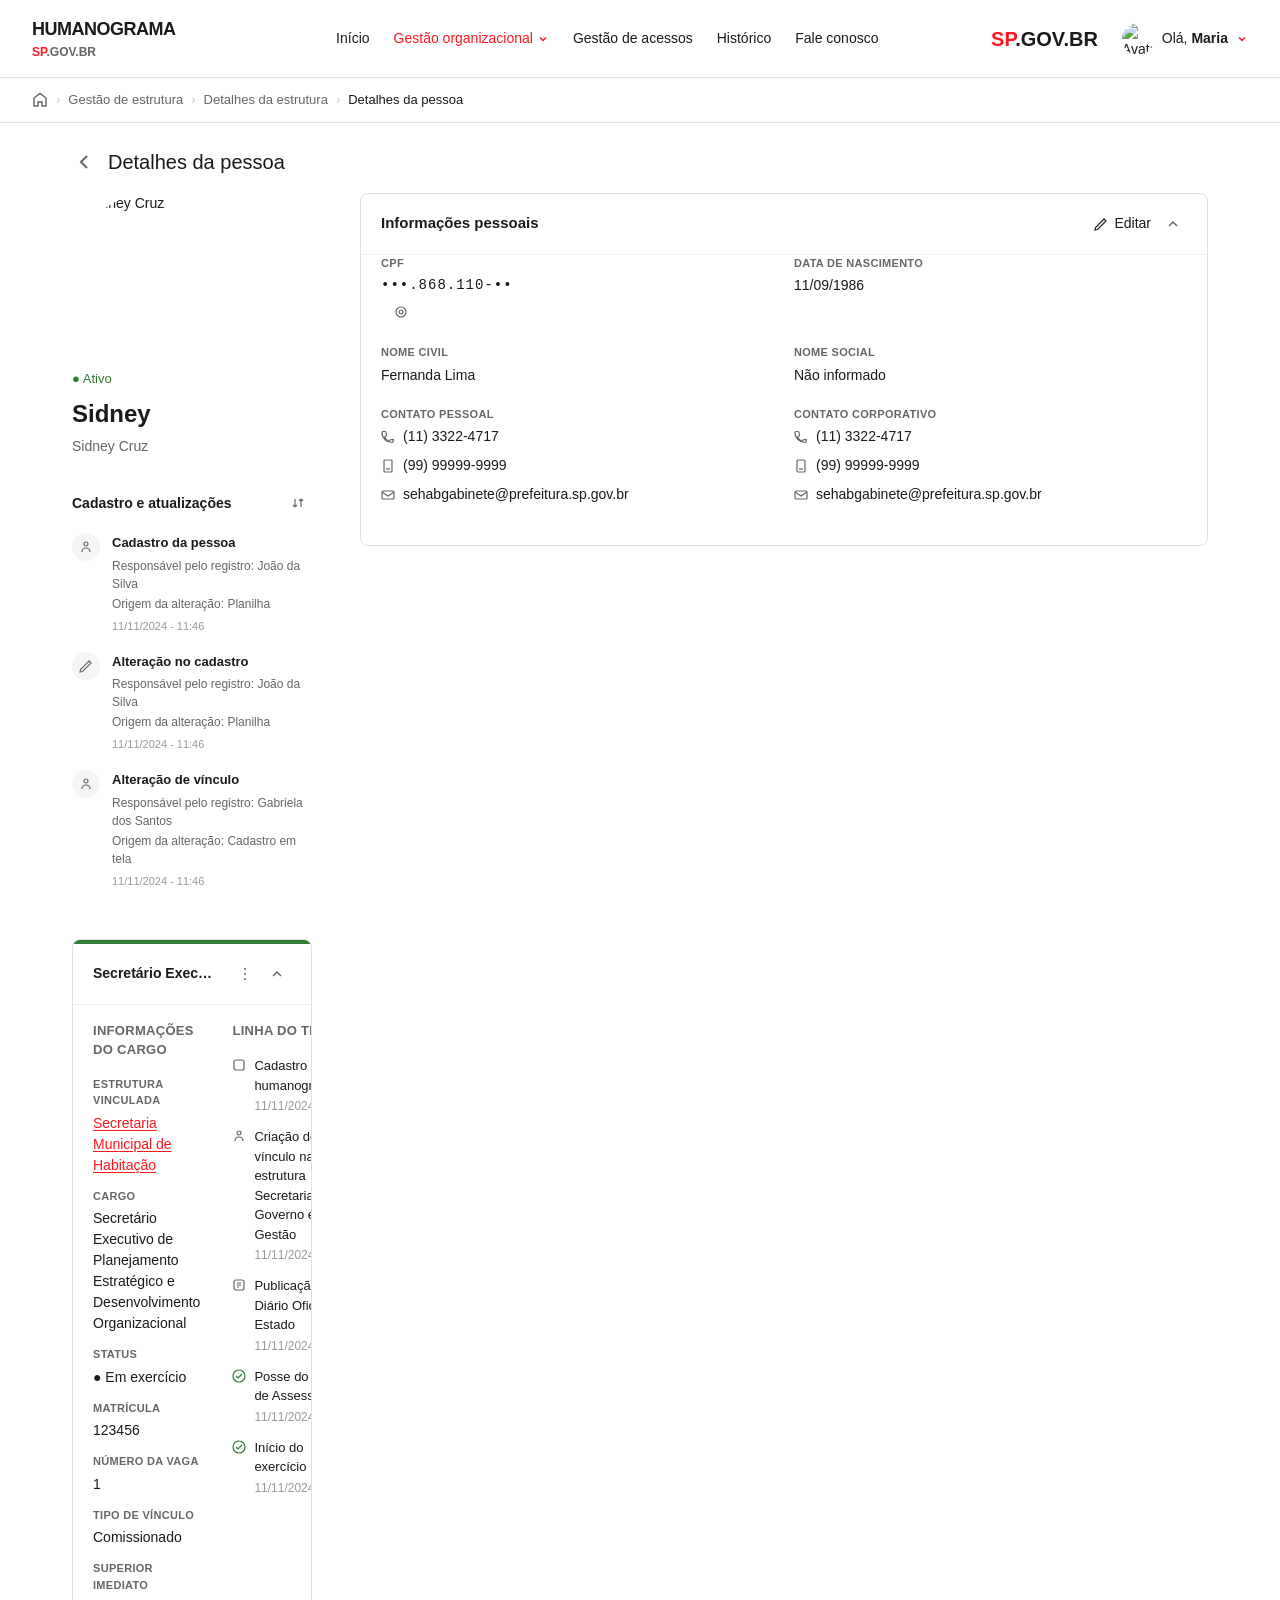
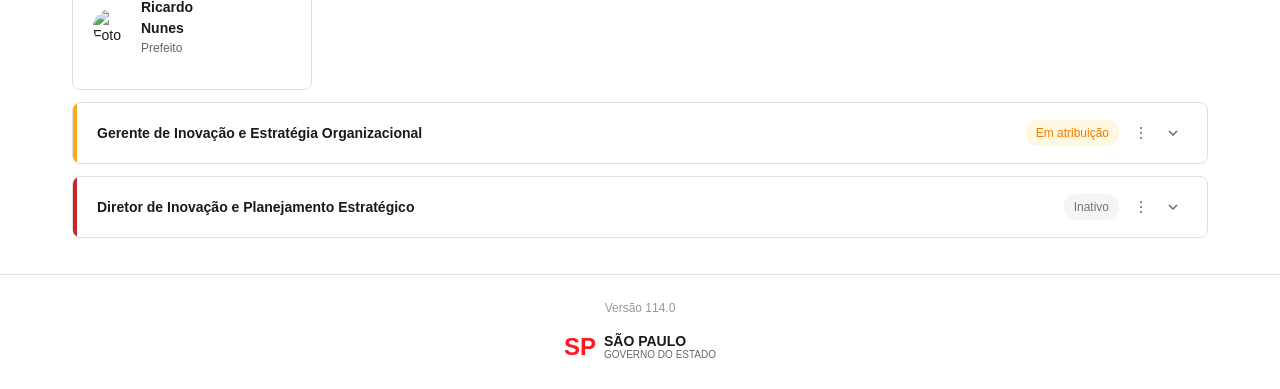
==== prototipos/estrutura-detalhes/colaborador-vinculado.html @ 2898c748 "Adiciona prototipos organizados em pasta estruturada" ====
<!DOCTYPE html>
<html lang="pt-BR">
<head>
  <meta charset="UTF-8">
  <meta name="viewport" content="width=device-width, initial-scale=1.0">
  <meta name="description" content="Humanograma - Visualize os detalhes de uma pessoa vinculada à estrutura organizacional">
  <title>Humanograma - Detalhes da Pessoa</title>
  <link rel="stylesheet" href="styles.css">
  <link rel="stylesheet" href="pages.css">
  <!-- UI Kit: Poupatempo SP.GOV.BR + Humanograma -->
  <!-- Manual de Tom e Voz: cms.sp.gov.br/cms/tomevoz -->
</head>
<body>
  <!-- Header -->
  <header class="header">
    <div class="header-left">
      <div class="logo">
        <span class="logo-title">HUMANOGRAMA</span>
        <span class="logo-subtitle"><span class="logo-sp">SP</span>.GOV.BR</span>
      </div>
    </div>
    <nav class="nav">
      <a href="#" class="nav-item">Início</a>
      <a href="#" class="nav-item active">Gestão organizacional <svg width="12" height="12" viewBox="0 0 12 12" fill="none"><path d="M3 4.5L6 7.5L9 4.5" stroke="currentColor" stroke-width="1.5"/></svg></a>
      <a href="#" class="nav-item">Gestão de acessos</a>
      <a href="#" class="nav-item">Histórico</a>
      <a href="#" class="nav-item">Fale conosco</a>
    </nav>
    <div class="header-right">
      <div class="logo-gov">
        <span class="logo-sp-gov">SP</span>.GOV.BR
      </div>
      <div class="user-menu">
        <img src="https://randomuser.me/api/portraits/women/44.jpg" alt="Avatar" class="user-avatar">
        <span>Olá, <strong>Maria</strong></span>
        <svg width="12" height="12" viewBox="0 0 12 12" fill="none"><path d="M3 4.5L6 7.5L9 4.5" stroke="#FF161F" stroke-width="1.5"/></svg>
      </div>
    </div>
  </header>

  <!-- Breadcrumb -->
  <nav class="breadcrumb" aria-label="Navegação">
    <a href="#" class="breadcrumb-item" aria-label="Início">
      <svg width="16" height="16" viewBox="0 0 16 16" fill="none" aria-hidden="true"><path d="M2 6L8 1.5L14 6V14H10V10H6V14H2V6Z" stroke="currentColor" stroke-width="1.5"/></svg>
    </a>
    <span class="breadcrumb-separator" aria-hidden="true">›</span>
    <a href="gestao-estrutura.html" class="breadcrumb-item">Gestão de estrutura</a>
    <span class="breadcrumb-separator" aria-hidden="true">›</span>
    <a href="index.html" class="breadcrumb-item">Detalhes da estrutura</a>
    <span class="breadcrumb-separator" aria-hidden="true">›</span>
    <span class="breadcrumb-current" aria-current="page">Detalhes da pessoa</span>
  </nav>

  <!-- Main Content -->
  <main class="main">
    <!-- Page Title -->
    <div class="page-title-row">
      <a href="index.html" class="back-link" aria-label="Voltar para detalhes da estrutura">
        <svg width="24" height="24" viewBox="0 0 24 24" fill="none" aria-hidden="true"><path d="M15 18L9 12L15 6" stroke="currentColor" stroke-width="2"/></svg>
      </a>
      <h1 class="page-title">Detalhes da pessoa</h1>
    </div>

    <!-- Person Layout -->
    <div class="person-layout">
      <!-- Left: Avatar -->
      <div class="person-sidebar">
        <div class="person-avatar">
          <img src="https://randomuser.me/api/portraits/men/32.jpg" alt="Sidney Cruz">
        </div>
        <span class="person-status status-active">● Ativo</span>
        <h2 class="person-name">Sidney</h2>
        <p class="person-fullname">Sidney Cruz</p>

        <!-- Cadastro e atualizações -->
        <div class="person-timeline-section">
          <div class="person-timeline-header">
            <h4>Cadastro e atualizações</h4>
            <button class="btn-icon-tiny">
              <svg width="14" height="14" viewBox="0 0 14 14" fill="none"><path d="M4 3V11M4 11L2 9M4 11L6 9M10 11V3M10 3L8 5M10 3L12 5" stroke="currentColor" stroke-width="1.2"/></svg>
            </button>
          </div>
          
          <div class="person-timeline">
            <div class="person-timeline-item">
              <div class="person-timeline-icon">
                <svg width="14" height="14" viewBox="0 0 14 14" fill="none"><circle cx="7" cy="4" r="2" stroke="currentColor" stroke-width="1.2"/><path d="M3 12C3 9.5 5 8 7 8C9 8 11 9.5 11 12" stroke="currentColor" stroke-width="1.2"/></svg>
              </div>
              <div class="person-timeline-content">
                <strong>Cadastro da pessoa</strong>
                <p>Responsável pelo registro: João da Silva</p>
                <p>Origem da alteração: Planilha</p>
                <span class="person-timeline-date">11/11/2024 - 11:46</span>
              </div>
            </div>
            <div class="person-timeline-item">
              <div class="person-timeline-icon">
                <svg width="14" height="14" viewBox="0 0 14 14" fill="none"><path d="M9.5 1.5L11.5 3.5M1 13L1.5 10.5L10 2L12 4L3.5 12.5L1 13Z" stroke="currentColor" stroke-width="1.2"/></svg>
              </div>
              <div class="person-timeline-content">
                <strong>Alteração no cadastro</strong>
                <p>Responsável pelo registro: João da Silva</p>
                <p>Origem da alteração: Planilha</p>
                <span class="person-timeline-date">11/11/2024 - 11:46</span>
              </div>
            </div>
            <div class="person-timeline-item">
              <div class="person-timeline-icon">
                <svg width="14" height="14" viewBox="0 0 14 14" fill="none"><circle cx="7" cy="4" r="2" stroke="currentColor" stroke-width="1.2"/><path d="M3 12C3 9.5 5 8 7 8C9 8 11 9.5 11 12" stroke="currentColor" stroke-width="1.2"/></svg>
              </div>
              <div class="person-timeline-content">
                <strong>Alteração de vínculo</strong>
                <p>Responsável pelo registro: Gabriela dos Santos</p>
                <p>Origem da alteração: Cadastro em tela</p>
                <span class="person-timeline-date">11/11/2024 - 11:46</span>
              </div>
            </div>
          </div>
        </div>
      </div>

      <!-- Right: Details -->
      <div class="person-main">
        <!-- Informações pessoais - Collapsible -->
        <section class="info-section" aria-labelledby="info-pessoais-title">
          <div class="info-section-header">
            <h3 id="info-pessoais-title">Informações pessoais</h3>
            <div class="info-section-actions">
              <a href="#" class="btn-link" aria-label="Editar informações pessoais">
                <svg width="14" height="14" viewBox="0 0 14 14" fill="none" aria-hidden="true"><path d="M9.5 1.5L11.5 3.5M1 13L1.5 10.5L10 2L12 4L3.5 12.5L1 13Z" stroke="currentColor" stroke-width="1.2"/></svg>
                Editar
              </a>
              <button class="btn-icon-tiny info-section-toggle" aria-expanded="true" aria-controls="info-pessoais-body" aria-label="Recolher seção">
                <svg width="16" height="16" viewBox="0 0 16 16" fill="none" aria-hidden="true"><path d="M4 10L8 6L12 10" stroke="currentColor" stroke-width="1.5"/></svg>
              </button>
            </div>
          </div>
          <div class="info-section-body" id="info-pessoais-body">
            <div class="info-grid">
              <div class="info-item">
                <label>CPF</label>
                <span class="cpf-masked">•••.868.110-••</span>
                <button class="btn-reveal-cpf" aria-label="Exibir CPF completo" title="Exibir CPF completo">
                  <svg width="14" height="14" viewBox="0 0 14 14" fill="none" aria-hidden="true"><circle cx="7" cy="7" r="5" stroke="currentColor" stroke-width="1.2"/><circle cx="7" cy="7" r="2" stroke="currentColor" stroke-width="1.2"/></svg>
                </button>
              </div>
              <div class="info-item">
                <label>Data de nascimento</label>
                <span>11/09/1986</span>
              </div>
              <div class="info-item">
                <label>Nome civil</label>
                <span>Fernanda Lima</span>
              </div>
              <div class="info-item">
                <label>Nome social</label>
                <span>Não informado</span>
              </div>
            </div>

            <div class="info-grid info-grid-2col">
              <div class="info-item">
                <label>Contato pessoal</label>
                <div class="contact-info">
                  <span><svg width="14" height="14" viewBox="0 0 14 14" fill="none"><path d="M12 9.5V11.5C12 12 11.5 12.5 11 12.5C5.5 12.5 1 8 1 2.5C1 2 1.5 1.5 2 1.5H4C4.5 1.5 5 2 5 2.5L5.5 5C5.5 5.5 5.3 5.8 5 6L3.5 7C4.5 9 6 10.5 8 11.5L9 10C9.2 9.7 9.5 9.5 10 9.5L12.5 10C13 10 12 9.5 12 9.5Z" stroke="currentColor" stroke-width="1.2"/></svg> (11) 3322-4717</span>
                  <span><svg width="14" height="14" viewBox="0 0 14 14" fill="none"><rect x="3" y="1" width="8" height="12" rx="1" stroke="currentColor" stroke-width="1.2"/><path d="M5 10H9" stroke="currentColor" stroke-width="1.2"/></svg> (99) 99999-9999</span>
                  <span><svg width="14" height="14" viewBox="0 0 14 14" fill="none"><rect x="1" y="3" width="12" height="8" rx="1" stroke="currentColor" stroke-width="1.2"/><path d="M1 4L7 8L13 4" stroke="currentColor" stroke-width="1.2"/></svg> sehabgabinete@prefeitura.sp.gov.br</span>
                </div>
              </div>
              <div class="info-item">
                <label>Contato corporativo</label>
                <div class="contact-info">
                  <span><svg width="14" height="14" viewBox="0 0 14 14" fill="none"><path d="M12 9.5V11.5C12 12 11.5 12.5 11 12.5C5.5 12.5 1 8 1 2.5C1 2 1.5 1.5 2 1.5H4C4.5 1.5 5 2 5 2.5L5.5 5C5.5 5.5 5.3 5.8 5 6L3.5 7C4.5 9 6 10.5 8 11.5L9 10C9.2 9.7 9.5 9.5 10 9.5L12.5 10C13 10 12 9.5 12 9.5Z" stroke="currentColor" stroke-width="1.2"/></svg> (11) 3322-4717</span>
                  <span><svg width="14" height="14" viewBox="0 0 14 14" fill="none"><rect x="3" y="1" width="8" height="12" rx="1" stroke="currentColor" stroke-width="1.2"/><path d="M5 10H9" stroke="currentColor" stroke-width="1.2"/></svg> (99) 99999-9999</span>
                  <span><svg width="14" height="14" viewBox="0 0 14 14" fill="none"><rect x="1" y="3" width="12" height="8" rx="1" stroke="currentColor" stroke-width="1.2"/><path d="M1 4L7 8L13 4" stroke="currentColor" stroke-width="1.2"/></svg> sehabgabinete@prefeitura.sp.gov.br</span>
                </div>
              </div>
            </div>
          </div>
        </div>

        <!-- Vínculo 1 - Ativo (verde) -->
        <article class="vinculo-card-v2" aria-label="Vínculo em exercício">
          <div class="vinculo-indicator vinculo-indicator-active" aria-hidden="true" title="Em exercício"></div>
          <div class="vinculo-card-header">
            <h4>Secretário Executivo de Planejamento Estratégico e Desenvolvi...</h4>
            <div class="vinculo-card-actions">
              <button class="btn-icon-tiny" aria-label="Mais ações do vínculo" aria-haspopup="true">
                <svg width="16" height="16" viewBox="0 0 16 16" fill="none" aria-hidden="true"><circle cx="8" cy="3" r="1" fill="currentColor"/><circle cx="8" cy="8" r="1" fill="currentColor"/><circle cx="8" cy="13" r="1" fill="currentColor"/></svg>
              </button>
              <button class="btn-icon-tiny vinculo-toggle" aria-expanded="true" aria-label="Recolher detalhes">
                <svg width="16" height="16" viewBox="0 0 16 16" fill="none" aria-hidden="true"><path d="M4 10L8 6L12 10" stroke="currentColor" stroke-width="1.5"/></svg>
              </button>
            </div>
          </div>
          <div class="vinculo-card-body">
            <div class="vinculo-grid">
              <div class="vinculo-col">
                <h5>Informações do cargo</h5>
                <div class="info-item">
                  <label>Estrutura vinculada</label>
                  <a href="index.html" class="field-link">Secretaria Municipal de Habitação</a>
                </div>
                <div class="info-item">
                  <label>Cargo</label>
                  <span>Secretário Executivo de Planejamento Estratégico e Desenvolvimento Organizacional</span>
                </div>
                <div class="info-item">
                  <label>Status</label>
                  <span class="status-active" role="status">● Em exercício</span>
                </div>
                <div class="info-item">
                  <label>Matrícula</label>
                  <span>123456</span>
                </div>
                <div class="info-item">
                  <label>Número da vaga</label>
                  <span>1</span>
                </div>
                <div class="info-item">
                  <label>Tipo de vínculo</label>
                  <span>Comissionado</span>
                </div>
                <div class="info-item">
                  <label>Superior imediato</label>
                  <div class="superior-info">
                    <img src="https://randomuser.me/api/portraits/men/45.jpg" alt="Foto de Ricardo Nunes">
                    <div>
                      <strong>Ricardo Nunes</strong>
                      <span>Prefeito</span>
                    </div>
                  </div>
                </div>
              </div>
              <div class="vinculo-col">
                <h5>Linha do tempo</h5>
                <div class="vinculo-timeline">
                  <div class="vinculo-timeline-item">
                    <svg width="14" height="14" viewBox="0 0 14 14" fill="none"><rect x="2" y="2" width="10" height="10" rx="2" stroke="currentColor" stroke-width="1.2"/></svg>
                    <div class="vinculo-timeline-text">
                      <span>Cadastro no humanograma</span>
                      <span class="vinculo-timeline-date">11/11/2024 - 11:46</span>
                    </div>
                  </div>
                  <div class="vinculo-timeline-item">
                    <svg width="14" height="14" viewBox="0 0 14 14" fill="none"><circle cx="7" cy="4" r="2" stroke="currentColor" stroke-width="1.2"/><path d="M3 12C3 9.5 5 8 7 8C9 8 11 9.5 11 12" stroke="currentColor" stroke-width="1.2"/></svg>
                    <div class="vinculo-timeline-text">
                      <span>Criação do vínculo na estrutura Secretaria de Governo e Gestão</span>
                      <span class="vinculo-timeline-date">11/11/2024 - 11:46</span>
                    </div>
                  </div>
                  <div class="vinculo-timeline-item">
                    <svg width="14" height="14" viewBox="0 0 14 14" fill="none"><rect x="2" y="2" width="10" height="10" rx="2" stroke="currentColor" stroke-width="1.2"/><path d="M5 5H9M5 7H9M5 9H7" stroke="currentColor" stroke-width="1.2"/></svg>
                    <div class="vinculo-timeline-text">
                      <span>Publicação no Diário Oficial do Estado</span>
                      <span class="vinculo-timeline-date">11/11/2024 - 11:46</span>
                    </div>
                  </div>
                  <div class="vinculo-timeline-item vinculo-timeline-item-done">
                    <svg width="14" height="14" viewBox="0 0 14 14" fill="none"><circle cx="7" cy="7" r="6" stroke="currentColor" stroke-width="1.2"/><path d="M4 7L6 9L10 5" stroke="currentColor" stroke-width="1.2"/></svg>
                    <div class="vinculo-timeline-text">
                      <span>Posse do cargo de Assessor I</span>
                      <span class="vinculo-timeline-date">11/11/2024 - 11:46</span>
                    </div>
                  </div>
                  <div class="vinculo-timeline-item vinculo-timeline-item-done">
                    <svg width="14" height="14" viewBox="0 0 14 14" fill="none"><circle cx="7" cy="7" r="6" stroke="currentColor" stroke-width="1.2"/><path d="M4 7L6 9L10 5" stroke="currentColor" stroke-width="1.2"/></svg>
                    <div class="vinculo-timeline-text">
                      <span>Início do exercício</span>
                      <span class="vinculo-timeline-date">11/11/2024 - 11:46</span>
                    </div>
                  </div>
                </div>
              </div>
            </div>
          </div>
        </div>

        <!-- Vínculo 2 - Aguardando (amarelo) -->
        <article class="vinculo-card-v2 vinculo-collapsed" aria-label="Vínculo em atribuição">
          <div class="vinculo-indicator vinculo-indicator-pending" aria-hidden="true" title="Em atribuição"></div>
          <div class="vinculo-card-header">
            <h4>Gerente de Inovação e Estratégia Organizacional</h4>
            <span class="vinculo-status-badge status-pending">Em atribuição</span>
            <div class="vinculo-card-actions">
              <button class="btn-icon-tiny" aria-label="Mais ações do vínculo" aria-haspopup="true">
                <svg width="16" height="16" viewBox="0 0 16 16" fill="none" aria-hidden="true"><circle cx="8" cy="3" r="1" fill="currentColor"/><circle cx="8" cy="8" r="1" fill="currentColor"/><circle cx="8" cy="13" r="1" fill="currentColor"/></svg>
              </button>
              <button class="btn-icon-tiny vinculo-toggle" aria-expanded="false" aria-label="Expandir detalhes">
                <svg width="16" height="16" viewBox="0 0 16 16" fill="none" aria-hidden="true"><path d="M4 6L8 10L12 6" stroke="currentColor" stroke-width="1.5"/></svg>
              </button>
            </div>
          </div>
          <div class="vinculo-card-body">
            <!-- Conteúdo oculto quando recolhido -->
          </div>
        </article>

        <!-- Vínculo 3 - Inativo (cinza) -->
        <article class="vinculo-card-v2 vinculo-collapsed" aria-label="Vínculo inativo">
          <div class="vinculo-indicator vinculo-indicator-inactive" aria-hidden="true" title="Inativo"></div>
          <div class="vinculo-card-header">
            <h4>Diretor de Inovação e Planejamento Estratégico</h4>
            <span class="vinculo-status-badge status-inactive">Inativo</span>
            <div class="vinculo-card-actions">
              <button class="btn-icon-tiny" aria-label="Ver histórico do vínculo">
                <svg width="16" height="16" viewBox="0 0 16 16" fill="none" aria-hidden="true"><circle cx="8" cy="3" r="1" fill="currentColor"/><circle cx="8" cy="8" r="1" fill="currentColor"/><circle cx="8" cy="13" r="1" fill="currentColor"/></svg>
              </button>
              <button class="btn-icon-tiny vinculo-toggle" aria-expanded="false" aria-label="Expandir detalhes">
                <svg width="16" height="16" viewBox="0 0 16 16" fill="none" aria-hidden="true"><path d="M4 6L8 10L12 6" stroke="currentColor" stroke-width="1.5"/></svg>
              </button>
            </div>
          </div>
          <div class="vinculo-card-body">
            <!-- Conteúdo oculto quando recolhido -->
          </div>
        </article>
      </div>
    </div>
  </main>

  <!-- Footer -->
  <footer class="footer">
    <span class="footer-version">Versão 114.0</span>
    <div class="footer-logo">
      <span class="footer-sp">SP</span>
      <div class="footer-gov">
        <strong>SÃO PAULO</strong>
        <small>GOVERNO DO ESTADO</small>
      </div>
    </div>
  </footer>

  <script src="script.js"></script>
</body>
</html>
---- prototipos/estrutura-detalhes/styles.css ----
/* ========================================
   HUMANOGRAMA - Design System Styles
   UI Kit: Poupatempo SP.GOV.BR + Humanograma
   Manual de Tom e Voz: cms.sp.gov.br/cms/tomevoz
   ======================================== */

/* Design Tokens */
:root {
  /* Cores primárias */
  --color-primary: #FF161F;
  --color-primary-dark: #c4121a;
  --color-primary-light: #fce4ec;
  
  /* Cores de status */
  --color-success: #2e7d32;
  --color-success-light: #e8f5e9;
  --color-warning: #f9a825;
  --color-warning-light: #fff8e1;
  --color-error: #c62828;
  --color-error-light: #ffebee;
  --color-inactive: #9e9e9e;
  
  /* Cores neutras */
  --color-text: #1a1a1a;
  --color-text-secondary: #666666;
  --color-text-muted: #999999;
  --color-border: #e0e0e0;
  --color-border-light: #f0f0f0;
  --color-bg: #ffffff;
  --color-bg-secondary: #f5f5f5;
  --color-bg-hover: #fafafa;
  
  /* Tipografia */
  --font-family: 'Rawline', -apple-system, BlinkMacSystemFont, sans-serif;
  --font-size-xs: 11px;
  --font-size-sm: 13px;
  --font-size-base: 14px;
  --font-size-md: 16px;
  --font-size-lg: 18px;
  --font-size-xl: 20px;
  --font-size-2xl: 24px;
  
  /* Espaçamento */
  --spacing-xs: 4px;
  --spacing-sm: 8px;
  --spacing-md: 16px;
  --spacing-lg: 24px;
  --spacing-xl: 32px;
  --spacing-2xl: 48px;
  
  /* Bordas */
  --border-radius-sm: 4px;
  --border-radius: 8px;
  --border-radius-lg: 12px;
  --border-radius-full: 9999px;
  
  /* Sombras */
  --shadow-sm: 0 1px 3px rgba(0,0,0,0.08);
  --shadow: 0 4px 12px rgba(0,0,0,0.12);
  --shadow-lg: 0 4px 16px rgba(0,0,0,0.15);
}

/* Reset & Base */
* {
  margin: 0;
  padding: 0;
  box-sizing: border-box;
}

body {
  font-family: var(--font-family);
  font-size: var(--font-size-base);
  line-height: 1.5;
  color: var(--color-text);
  background-color: var(--color-bg);
  min-height: 100vh;
  display: flex;
  flex-direction: column;
}

/* Screen Reader Only */
.sr-only {
  position: absolute;
  width: 1px;
  height: 1px;
  padding: 0;
  margin: -1px;
  overflow: hidden;
  clip: rect(0, 0, 0, 0);
  white-space: nowrap;
  border: 0;
}

a {
  text-decoration: none;
  color: inherit;
}

button {
  font-family: inherit;
  cursor: pointer;
}

/* Header */
.header {
  display: flex;
  align-items: center;
  justify-content: space-between;
  padding: 16px 32px;
  border-bottom: 1px solid #e0e0e0;
}

.header-left {
  display: flex;
  align-items: center;
}

.logo {
  display: flex;
  flex-direction: column;
}

.logo-title {
  font-size: 18px;
  font-weight: 700;
  color: #1a1a1a;
  letter-spacing: -0.5px;
}

.logo-subtitle {
  font-size: 12px;
  font-weight: 700;
  color: #666;
}

.logo-sp {
  color: #FF161F;
}

.nav {
  display: flex;
  gap: 24px;
  margin-left: 48px;
}

.nav-item {
  display: flex;
  align-items: center;
  gap: 4px;
  font-size: 14px;
  color: #1a1a1a;
  padding: 8px 0;
}

.nav-item.active {
  color: #FF161F;
}

.header-right {
  display: flex;
  align-items: center;
  gap: 24px;
}

.logo-gov {
  font-size: 20px;
  font-weight: 700;
  color: #1a1a1a;
}

.logo-sp-gov {
  color: #FF161F;
}

.user-menu {
  display: flex;
  align-items: center;
  gap: 8px;
  font-size: 14px;
}

.user-avatar {
  width: 32px;
  height: 32px;
  border-radius: 50%;
  object-fit: cover;
}

/* Breadcrumb */
.breadcrumb {
  display: flex;
  align-items: center;
  gap: 8px;
  padding: 12px 32px;
  font-size: 13px;
  color: #666;
  border-bottom: 1px solid #e0e0e0;
}

.breadcrumb-item {
  color: #666;
  display: flex;
  align-items: center;
}

.breadcrumb-item:hover {
  color: #1a1a1a;
}

.breadcrumb-separator {
  color: #ccc;
}

.breadcrumb-current {
  color: #1a1a1a;
}

/* Main */
.main {
  flex: 1;
  max-width: 1200px;
  width: 100%;
  margin: 0 auto;
  padding: 24px 32px;
}

/* Page Title Row */
.page-title-row {
  display: flex;
  align-items: center;
  gap: 12px;
  margin-bottom: 16px;
  position: relative;
}

.back-link {
  display: flex;
  align-items: center;
  justify-content: center;
  color: #666;
}

.back-link:hover {
  color: #1a1a1a;
}

.page-title {
  flex: 1;
  font-size: 20px;
  font-weight: 500;
  color: #1a1a1a;
}

.btn-icon-menu {
  display: flex;
  align-items: center;
  justify-content: center;
  width: 40px;
  height: 40px;
  background: none;
  border: 1px solid #e0e0e0;
  border-radius: 8px;
  color: #666;
}

.btn-icon-menu:hover {
  background: #f5f5f5;
}

.page-dropdown {
  position: absolute;
  top: 100%;
  right: 0;
  min-width: 220px;
  background: #fff;
  border: 1px solid #e0e0e0;
  border-radius: 8px;
  box-shadow: 0 4px 16px rgba(0,0,0,0.1);
  z-index: 100;
  display: none;
}

.page-dropdown.show {
  display: block;
}

/* Structure Name */
.structure-name-row {
  margin-bottom: 32px;
  padding-left: 36px;
}

.structure-name {
  font-size: 18px;
  font-weight: 600;
  color: #1a1a1a;
  line-height: 1.4;
  margin-bottom: 8px;
}

.structure-meta {
  display: flex;
  align-items: center;
  gap: 8px;
  font-size: 14px;
  color: #666;
  flex-wrap: wrap;
}

.meta-sigla {
  font-weight: 500;
  color: #1a1a1a;
  background: #f0f0f0;
  padding: 2px 8px;
  border-radius: 4px;
}

.meta-separator {
  color: #ccc;
}

.status-active {
  color: var(--color-success);
}

.status-pending {
  color: var(--color-warning);
}

.status-inactive {
  color: var(--color-inactive);
}

/* Dropdown Items */
.dropdown-item {
  display: flex;
  align-items: center;
  gap: 12px;
  padding: 12px 16px;
  font-size: 14px;
  color: #1a1a1a;
}

.dropdown-item:hover {
  background: #f5f5f5;
}

.dropdown-item svg {
  color: #666;
}

.dropdown-divider {
  height: 1px;
  background: #e0e0e0;
  margin: 4px 0;
}

.dropdown-item-danger {
  color: #d32f2f;
}

.dropdown-item-danger svg {
  color: #d32f2f;
}

.dropdown-item-danger:hover {
  background: #ffebee;
}

/* Main Tabs */
.main-tabs {
  display: flex;
  gap: 4px;
}

.main-tab {
  display: flex;
  align-items: center;
  gap: 8px;
  padding: 14px 20px;
  font-size: 14px;
  font-weight: 500;
  color: #666;
  background: none;
  border: none;
  border-bottom: 3px solid transparent;
  margin-bottom: -1px;
}

.main-tab:hover {
  color: #1a1a1a;
}

.main-tab.active {
  color: #FF161F;
  border-bottom-color: #FF161F;
}

.main-tab svg {
  opacity: 0.6;
}

.main-tab.active svg {
  opacity: 1;
}

.tab-count {
  font-size: 12px;
  font-weight: 500;
  color: #666;
  background: #f0f0f0;
  padding: 2px 8px;
  border-radius: 10px;
}

.main-tab.active .tab-count {
  background: #fce4ec;
  color: #FF161F;
}

/* Tab Divider */
.tab-divider {
  height: 1px;
  background: #e0e0e0;
  margin-bottom: 24px;
}

/* Tab Content */
.tab-content {
  display: none;
}

.tab-content.active {
  display: block;
}

/* Details Layout */
.details-layout {
  display: grid;
  grid-template-columns: 1fr 320px;
  gap: 48px;
}

/* Section Title */
.section-title {
  font-size: 16px;
  font-weight: 600;
  color: #1a1a1a;
  margin-bottom: 20px;
}

.section-title-margin {
  margin-top: 32px;
}

/* Fields */
.field {
  margin-bottom: 20px;
}

.field label {
  display: block;
  font-size: 11px;
  font-weight: 600;
  color: #666;
  text-transform: uppercase;
  letter-spacing: 0.5px;
  margin-bottom: 4px;
}

.field span,
.field p {
  font-size: 14px;
  color: #1a1a1a;
  line-height: 1.6;
}

.field-secondary {
  display: block;
  font-size: 13px;
  color: #666;
  margin-top: 2px;
}

.field-link {
  color: #FF161F;
  text-decoration: underline;
  text-underline-offset: 2px;
}

.link-more {
  color: #FF161F;
  font-weight: 500;
}

.field-row {
  display: grid;
  gap: 24px;
  margin-bottom: 20px;
}

.field-row-3 {
  grid-template-columns: repeat(3, 1fr);
}

.field-row .field {
  margin-bottom: 0;
}

/* Contact List */
.contact-list {
  display: flex;
  flex-direction: column;
  gap: 12px;
}

.contact-item {
  display: flex;
  align-items: center;
  gap: 12px;
  font-size: 14px;
  color: #1a1a1a;
}

.contact-item svg {
  color: #666;
  flex-shrink: 0;
}

/* Cargo List */
.cargo-list {
  display: flex;
  flex-direction: column;
  gap: 8px;
}

.cargo-item {
  display: flex;
  justify-content: space-between;
  align-items: center;
  margin-top: 8px;
}

.cargo-item:first-child {
  margin-top: 0;
}

.cargo-nome {
  font-size: 14px;
  color: #1a1a1a;
}

.cargo-numbers {
  font-size: 14px;
  color: #1a1a1a;
}

.cargo-total {
  color: #999;
}

.cargo-bar {
  height: 6px;
  background: #e8e8e8;
  border-radius: 3px;
  overflow: hidden;
  margin-bottom: 8px;
}

.cargo-bar-fill {
  height: 100%;
  background: #FF161F;
  border-radius: 3px;
}

/* Historico */
.historico-header {
  display: flex;
  justify-content: space-between;
  align-items: center;
  margin-bottom: 20px;
}

.btn-icon-small {
  display: flex;
  align-items: center;
  justify-content: center;
  width: 32px;
  height: 32px;
  background: none;
  border: 1px solid #e0e0e0;
  border-radius: 6px;
  color: #666;
}

.btn-icon-small:hover {
  background: #f5f5f5;
}

/* Timeline */
.timeline {
  display: flex;
  flex-direction: column;
}

.timeline-item {
  display: flex;
  gap: 16px;
  padding: 20px 0;
  border-bottom: 1px solid #f0f0f0;
}

.timeline-item:first-child {
  padding-top: 0;
}

.timeline-item:last-child {
  border-bottom: none;
}

.timeline-icon {
  display: flex;
  align-items: center;
  justify-content: center;
  width: 36px;
  height: 36px;
  background: #f5f5f5;
  border-radius: 50%;
  flex-shrink: 0;
  color: #666;
}

.timeline-content {
  flex: 1;
}

.timeline-content h4 {
  font-size: 14px;
  font-weight: 600;
  color: #1a1a1a;
  margin-bottom: 8px;
}

.timeline-content p {
  font-size: 13px;
  color: #666;
  margin-bottom: 4px;
}

.timeline-content p strong {
  color: #1a1a1a;
}

.timeline-date {
  font-size: 12px;
  color: #999;
  margin-top: 4px;
}

/* Vinculos */
.vinculos-header {
  display: flex;
  justify-content: space-between;
  align-items: center;
  margin-bottom: 20px;
}

.vinculos-actions {
  display: flex;
  gap: 8px;
}

.btn-icon-menu-small {
  display: flex;
  align-items: center;
  justify-content: center;
  width: 40px;
  height: 40px;
  background: none;
  border: 1px solid #e0e0e0;
  border-radius: 8px;
  color: #666;
}

.btn-icon-menu-small:hover {
  background: #f5f5f5;
}

/* Buttons */
.btn {
  display: inline-flex;
  align-items: center;
  gap: 8px;
  padding: 10px 16px;
  font-size: 14px;
  font-weight: 500;
  border-radius: 8px;
  border: none;
}

.btn-outline {
  background: #fff;
  border: 1px solid #1a1a1a;
  color: #1a1a1a;
}

.btn-outline:hover {
  background: #f5f5f5;
}

.btn-primary {
  background: #1a1a1a;
  color: #fff;
}

.btn-primary:hover {
  background: #333;
}

/* Segment Filter */
.segment-filter {
  display: inline-flex;
  gap: 4px;
  margin-bottom: 20px;
  padding: 4px;
  background: #f5f5f5;
  border-radius: 8px;
}

.segment-btn {
  display: flex;
  align-items: center;
  gap: 6px;
  padding: 10px 16px;
  font-size: 13px;
  font-weight: 500;
  color: #666;
  background: transparent;
  border: none;
  border-radius: 6px;
}

.segment-btn:hover {
  color: #1a1a1a;
}

.segment-btn.active {
  background: #fff;
  color: #FF161F;
  box-shadow: 0 1px 3px rgba(0,0,0,0.08);
}

.segment-btn svg {
  opacity: 0.7;
}

.segment-btn.active svg {
  opacity: 1;
}

/* Search & Filter */
.search-filter-row {
  display: flex;
  gap: 12px;
  margin-bottom: 20px;
}

.search-box {
  flex: 1;
  display: flex;
  align-items: center;
  gap: 12px;
  padding: 0 16px;
  border: 1px solid #e0e0e0;
  border-radius: 8px;
}

.search-box:focus-within {
  border-color: #1a1a1a;
}

.search-input {
  flex: 1;
  padding: 12px 0;
  border: none;
  font-size: 14px;
  font-family: inherit;
  outline: none;
}

.search-input::placeholder {
  color: #999;
}

/* Table */
.data-table {
  width: 100%;
  border-collapse: collapse;
  border: 1px solid #e0e0e0;
  border-radius: 8px;
  overflow: hidden;
}

.data-table th,
.data-table td {
  padding: 12px 16px;
  text-align: left;
  border-bottom: 1px solid #e0e0e0;
  font-size: 14px;
}

.data-table th {
  font-size: 13px;
  font-weight: 500;
  color: #666;
  background: #fafafa;
  white-space: nowrap;
}

.data-table th svg {
  vertical-align: middle;
  margin-left: 4px;
}

.data-table tbody tr:last-child td {
  border-bottom: none;
}

.data-table tbody tr:hover {
  background: #fafafa;
}

.col-checkbox {
  width: 40px;
}

.col-actions {
  width: 48px;
  position: relative;
}

.checkbox {
  width: 18px;
  height: 18px;
  cursor: pointer;
  accent-color: #FF161F;
}

.pessoa-link {
  color: #1a1a1a;
  font-weight: 500;
  text-decoration: underline;
  text-underline-offset: 2px;
}

.pessoa-link:hover {
  color: #FF161F;
}

/* Menu Button & Dropdown */
.btn-menu {
  display: flex;
  align-items: center;
  justify-content: center;
  width: 32px;
  height: 32px;
  background: none;
  border: none;
  border-radius: 4px;
  color: #666;
}

.btn-menu:hover {
  background: #f0f0f0;
}

.dropdown-menu {
  position: absolute;
  top: 100%;
  right: 0;
  min-width: 220px;
  background: #fff;
  border: 1px solid #e0e0e0;
  border-radius: 8px;
  box-shadow: 0 4px 12px rgba(0,0,0,0.12);
  z-index: 100;
  display: none;
}

.dropdown-menu.show {
  display: block;
}

/* Pagination */
.pagination {
  display: flex;
  align-items: center;
  justify-content: space-between;
  padding: 16px 0;
  font-size: 13px;
  color: #666;
}

.pagination-left,
.pagination-right {
  display: flex;
  align-items: center;
  gap: 8px;
}

.pagination-select {
  padding: 8px 12px;
  border: 1px solid #e0e0e0;
  border-radius: 6px;
  font-size: 13px;
  font-family: inherit;
  background: #fff;
}

.pagination-btn {
  display: flex;
  align-items: center;
  justify-content: center;
  width: 32px;
  height: 32px;
  font-size: 14px;
  color: #1a1a1a;
  background: #fff;
  border: 1px solid #e0e0e0;
  border-radius: 6px;
}

.pagination-btn:hover:not(:disabled) {
  background: #f5f5f5;
}

.pagination-btn:disabled {
  color: #ccc;
  cursor: not-allowed;
}

/* Structure Card */
.structure-card {
  display: flex;
  justify-content: space-between;
  align-items: flex-start;
  padding: 20px 24px;
  border: 1px solid #e0e0e0;
  border-radius: 8px;
  margin-bottom: 24px;
}

.structure-card-content {
  flex: 1;
  min-width: 0;
}

.structure-card-title {
  font-size: 16px;
  font-weight: 600;
  color: #1a1a1a;
  line-height: 1.4;
  margin-bottom: 8px;
}

.structure-card-meta {
  display: flex;
  flex-wrap: wrap;
  gap: 16px;
  font-size: 13px;
  color: #666;
}

.structure-card-meta span strong {
  color: #1a1a1a;
}

.structure-card-right {
  display: flex;
  align-items: center;
  gap: 12px;
  flex-shrink: 0;
  margin-left: 24px;
}

.status-badge-card {
  font-size: 13px;
  padding: 4px 12px;
  border-radius: 16px;
  white-space: nowrap;
}

.status-badge-card.status-active {
  color: #2e7d32;
  background: #e8f5e9;
}

.status-badge-card.status-inactive {
  color: #c62828;
  background: #ffebee;
}

.structure-card-menu {
  position: relative;
}

/* Vinculos Toolbar */
.vinculos-toolbar {
  display: flex;
  justify-content: space-between;
  align-items: center;
  margin-bottom: 20px;
  gap: 16px;
}

.vinculos-toolbar-right {
  display: flex;
  align-items: center;
  gap: 8px;
}

.search-box-compact {
  display: flex;
  align-items: center;
  border: 1px solid #e0e0e0;
  border-radius: 8px;
  overflow: hidden;
  width: 320px;
}

.search-box-compact .search-input {
  padding: 10px 12px;
  border: none;
}

.search-btn {
  display: flex;
  align-items: center;
  justify-content: center;
  width: 40px;
  height: 40px;
  background: none;
  border: none;
  color: #666;
}

.search-btn:hover {
  background: #f5f5f5;
}

.btn-icon-outline {
  display: flex;
  align-items: center;
  justify-content: center;
  width: 40px;
  height: 40px;
  background: #fff;
  border: 1px solid #e0e0e0;
  border-radius: 8px;
  color: #666;
}

.btn-icon-outline:hover {
  background: #f5f5f5;
}

.table-wrapper {
  overflow-x: auto;
}

/* Dropdown Right */
.dropdown-menu-right {
  right: 0;
  left: auto;
}

/* Modal */
.modal-overlay {
  position: fixed;
  top: 0;
  left: 0;
  right: 0;
  bottom: 0;
  background: rgba(0, 0, 0, 0.5);
  display: none;
  align-items: center;
  justify-content: center;
  z-index: 1000;
}

.modal-overlay.show {
  display: flex;
}

.modal {
  background: #fff;
  border-radius: 12px;
  width: 100%;
  max-width: 520px;
  max-height: 90vh;
  overflow: hidden;
  display: flex;
  flex-direction: column;
}

.modal-header {
  display: flex;
  justify-content: space-between;
  align-items: center;
  padding: 20px 24px;
  border-bottom: 1px solid #e0e0e0;
}

.modal-header h3 {
  font-size: 18px;
  font-weight: 600;
  color: #1a1a1a;
}

.modal-close {
  display: flex;
  align-items: center;
  justify-content: center;
  width: 32px;
  height: 32px;
  background: none;
  border: none;
  color: #666;
  border-radius: 4px;
}

.modal-close:hover {
  background: #f5f5f5;
}

.modal-body {
  padding: 24px;
  overflow-y: auto;
}

.modal-footer {
  display: flex;
  justify-content: flex-end;
  gap: 12px;
  padding: 16px 24px;
  border-top: 1px solid #e0e0e0;
}

.btn-text {
  background: none;
  border: none;
  color: #666;
  padding: 10px 16px;
}

.btn-text:hover {
  color: #1a1a1a;
}

/* Historico Actions */
.historico-actions {
  position: relative;
}

/* Footer */
.footer {
  display: flex;
  flex-direction: column;
  align-items: center;
  gap: 12px;
  padding: 24px;
  border-top: 1px solid #e0e0e0;
}

.footer-version {
  font-size: 12px;
  color: #999;
}

.footer-logo {
  display: flex;
  align-items: center;
  gap: 8px;
}

.footer-sp {
  font-size: 24px;
  font-weight: 700;
  color: #FF161F;
}

.footer-gov {
  display: flex;
  flex-direction: column;
  line-height: 1.2;
}

.footer-gov strong {
  font-size: 14px;
  color: #1a1a1a;
}

.footer-gov small {
  font-size: 10px;
  color: #666;
}

/* Responsive */
@media (max-width: 1024px) {
  .header {
    flex-wrap: wrap;
    gap: 16px;
  }
  
  .nav {
    order: 3;
    margin-left: 0;
    width: 100%;
    overflow-x: auto;
  }
  
  .details-layout {
    grid-template-columns: 1fr;
    gap: 32px;
  }
  
  .field-row-3 {
    grid-template-columns: repeat(2, 1fr);
  }
}

@media (max-width: 768px) {
  .main {
    padding: 16px;
  }
  
  .page-title {
    font-size: 18px;
  }
  
  .structure-name-row {
    padding-left: 0;
  }
  
  .main-tabs {
    overflow-x: auto;
  }
  
  .main-tab {
    white-space: nowrap;
    padding: 12px 16px;
  }
  
  .field-row-3 {
    grid-template-columns: 1fr;
  }
  
  .search-filter-row {
    flex-direction: column;
  }
  
  .segment-filter {
    width: 100%;
    overflow-x: auto;
  }
  
  .pagination {
    flex-direction: column;
    gap: 16px;
  }
}
---- prototipos/estrutura-detalhes/pages.css ----
/* ========================================
   PAGES.CSS - Estilos específicos das páginas
   ======================================== */

/* Page Description */
.page-description {
  font-size: 14px;
  color: #666;
  margin-bottom: 24px;
  padding-left: 36px;
}

/* Filter Row */
.filter-row {
  display: flex;
  justify-content: flex-end;
  margin-bottom: 24px;
}

/* ========================================
   TREE STRUCTURE - Gestão de estrutura
   ======================================== */

.tree {
  display: flex;
  flex-direction: column;
}

.tree-item {
  display: flex;
  align-items: flex-start;
  padding: 16px;
  border: 1px solid #e0e0e0;
  border-radius: 8px;
  margin-bottom: 8px;
  background: #fff;
}

.tree-item-root {
  border-width: 2px;
}

.tree-toggle {
  display: flex;
  align-items: center;
  justify-content: center;
  width: 24px;
  height: 24px;
  background: none;
  border: none;
  color: #666;
  flex-shrink: 0;
  margin-right: 8px;
}

.tree-toggle:hover {
  color: #1a1a1a;
}

.tree-toggle-empty {
  visibility: hidden;
}

.tree-content {
  flex: 1;
  min-width: 0;
}

.tree-content:hover .tree-name strong {
  color: #FF161F;
}

.tree-info {
  display: flex;
  flex-direction: column;
  gap: 4px;
}

.tree-name {
  font-size: 14px;
  color: #1a1a1a;
}

.tree-name strong {
  font-weight: 600;
}

.tree-sigla {
  font-weight: 400;
  color: #666;
  margin-left: 8px;
}

.tree-meta {
  display: flex;
  align-items: center;
  gap: 8px;
  font-size: 13px;
  color: #666;
  flex-wrap: wrap;
}

.tree-meta svg {
  vertical-align: middle;
  margin-right: 4px;
}

.tree-separator {
  color: #ccc;
}

.tree-menu-btn {
  display: flex;
  align-items: center;
  justify-content: center;
  width: 32px;
  height: 32px;
  background: none;
  border: none;
  border-radius: 4px;
  color: #666;
  flex-shrink: 0;
}

.tree-menu-btn:hover {
  background: #f5f5f5;
}

.tree-children {
  padding-left: 40px;
}

/* ========================================
   DETALHES DA PESSOA (novo layout)
   ======================================== */

.person-layout {
  display: grid;
  grid-template-columns: 240px 1fr;
  gap: 48px;
}

.person-sidebar {
  display: flex;
  flex-direction: column;
}

.person-avatar {
  width: 160px;
  height: 160px;
  border-radius: 50%;
  overflow: hidden;
  margin-bottom: 16px;
}

.person-avatar img {
  width: 100%;
  height: 100%;
  object-fit: cover;
}

.person-status {
  font-size: 13px;
  margin-bottom: 8px;
}

.person-name {
  font-size: 24px;
  font-weight: 600;
  color: #1a1a1a;
  margin-bottom: 4px;
}

.person-fullname {
  font-size: 14px;
  color: #666;
  margin-bottom: 32px;
}

.person-timeline-section {
  width: 100%;
}

.person-timeline-header {
  display: flex;
  justify-content: space-between;
  align-items: center;
  margin-bottom: 16px;
}

.person-timeline-header h4 {
  font-size: 14px;
  font-weight: 600;
  color: #1a1a1a;
}

.person-timeline {
  display: flex;
  flex-direction: column;
  gap: 16px;
}

.person-timeline-item {
  display: flex;
  gap: 12px;
}

.person-timeline-icon {
  width: 28px;
  height: 28px;
  display: flex;
  align-items: center;
  justify-content: center;
  background: #f5f5f5;
  border-radius: 50%;
  flex-shrink: 0;
  color: #666;
}

.person-timeline-content {
  flex: 1;
  min-width: 0;
}

.person-timeline-content strong {
  display: block;
  font-size: 13px;
  font-weight: 600;
  color: #1a1a1a;
  margin-bottom: 4px;
}

.person-timeline-content p {
  font-size: 12px;
  color: #666;
  margin-bottom: 2px;
}

.person-timeline-date {
  font-size: 11px;
  color: #999;
}

.person-main {
  min-width: 0;
}

/* Info Section (collapsible) */
.info-section {
  border: 1px solid #e0e0e0;
  border-radius: 8px;
  margin-bottom: 16px;
  overflow: hidden;
}

.info-section-header {
  display: flex;
  justify-content: space-between;
  align-items: center;
  padding: 16px 20px;
  cursor: pointer;
}

.info-section-header h3 {
  font-size: 15px;
  font-weight: 600;
  color: #1a1a1a;
}

.info-section-actions {
  display: flex;
  align-items: center;
  gap: 8px;
}

.info-section-body {
  padding: 0 20px 20px;
  border-top: 1px solid #f0f0f0;
}

.info-section.collapsed .info-section-body {
  display: none;
}

.info-section.collapsed .info-section-toggle svg {
  transform: rotate(180deg);
}

/* Vínculo Card V2 */
.vinculo-card-v2 {
  display: flex;
  border: 1px solid #e0e0e0;
  border-radius: 8px;
  margin-bottom: 12px;
  overflow: hidden;
}

.vinculo-indicator {
  width: 4px;
  flex-shrink: 0;
}

.vinculo-indicator-active {
  background: #2e7d32;
}

.vinculo-indicator-pending {
  background: #f9a825;
}

.vinculo-indicator-inactive {
  background: #c62828;
}

.vinculo-card-header {
  display: flex;
  justify-content: space-between;
  align-items: center;
  padding: 16px 20px;
  flex: 1;
}

.vinculo-card-v2 .vinculo-card-header h4 {
  font-size: 14px;
  font-weight: 600;
  color: #1a1a1a;
  flex: 1;
  min-width: 0;
  white-space: nowrap;
  overflow: hidden;
  text-overflow: ellipsis;
  margin-right: 16px;
}

/* Vínculo Status Badge */
.vinculo-status-badge {
  font-size: 12px;
  padding: 4px 10px;
  border-radius: 12px;
  white-space: nowrap;
  margin-right: 8px;
}

.vinculo-status-badge.status-pending {
  background: #fff8e1;
  color: #f57c00;
}

.vinculo-status-badge.status-inactive {
  background: #f5f5f5;
  color: #757575;
}

/* CPF Reveal Button */
.btn-reveal-cpf {
  display: inline-flex;
  align-items: center;
  justify-content: center;
  width: 24px;
  height: 24px;
  background: none;
  border: none;
  color: #666;
  cursor: pointer;
  margin-left: 8px;
  border-radius: 4px;
}

.btn-reveal-cpf:hover {
  background: #f5f5f5;
  color: #1a1a1a;
}

.cpf-masked {
  font-family: monospace;
  letter-spacing: 1px;
}

.vinculo-card-actions {
  display: flex;
  gap: 4px;
  flex-shrink: 0;
}

.vinculo-card-body {
  padding: 0 20px 20px;
  border-top: 1px solid #f0f0f0;
  flex: 1;
}

.vinculo-card-v2.vinculo-collapsed {
  flex-direction: row;
}

.vinculo-card-v2.vinculo-collapsed .vinculo-card-body {
  display: none;
}

.vinculo-card-v2:not(.vinculo-collapsed) {
  flex-direction: column;
}

.vinculo-card-v2:not(.vinculo-collapsed) .vinculo-indicator {
  width: 100%;
  height: 4px;
}

.vinculo-grid {
  display: grid;
  grid-template-columns: 1fr 1fr;
  gap: 32px;
  padding-top: 16px;
}

.vinculo-col h5 {
  font-size: 13px;
  font-weight: 600;
  color: #666;
  text-transform: uppercase;
  letter-spacing: 0.3px;
  margin-bottom: 16px;
}

.vinculo-col .info-item {
  margin-bottom: 12px;
}

/* Vínculo Timeline */
.vinculo-timeline {
  display: flex;
  flex-direction: column;
  gap: 12px;
}

.vinculo-timeline-item {
  display: flex;
  align-items: flex-start;
  gap: 10px;
  font-size: 13px;
  color: #666;
}

.vinculo-timeline-item svg {
  flex-shrink: 0;
  margin-top: 2px;
}

.vinculo-timeline-text {
  display: flex;
  flex-direction: column;
  gap: 2px;
}

.vinculo-timeline-text span:first-child {
  color: #1a1a1a;
}

.vinculo-timeline-date {
  font-size: 11px;
  color: #999;
}

.vinculo-timeline-item-done {
  color: #2e7d32;
}

.vinculo-timeline-item-done svg {
  color: #2e7d32;
}

/* ========================================
   COLABORADOR VINCULADO (legacy)
   ======================================== */

.colaborador-layout {
  display: grid;
  grid-template-columns: 280px 1fr;
  gap: 48px;
}

.colaborador-sidebar {
  display: flex;
  flex-direction: column;
  align-items: center;
}

.colaborador-avatar {
  width: 160px;
  height: 160px;
  border-radius: 50%;
  overflow: hidden;
  margin-bottom: 16px;
  border: 4px solid #f0f0f0;
}

.colaborador-avatar img {
  width: 100%;
  height: 100%;
  object-fit: cover;
}

.colaborador-status {
  font-size: 13px;
  margin-bottom: 8px;
}

.colaborador-nome {
  font-size: 24px;
  font-weight: 600;
  color: #1a1a1a;
  margin-bottom: 4px;
}

.colaborador-nome-completo {
  font-size: 14px;
  color: #666;
  margin-bottom: 32px;
}

.colaborador-timeline {
  width: 100%;
  text-align: left;
}

.colaborador-timeline h4 {
  font-size: 14px;
  font-weight: 600;
  color: #1a1a1a;
  margin-bottom: 16px;
  display: flex;
  align-items: center;
  gap: 8px;
}

/* Timeline Mini */
.timeline-mini {
  display: flex;
  flex-direction: column;
  gap: 16px;
}

.timeline-mini-item {
  display: flex;
  gap: 12px;
}

.timeline-mini-icon {
  width: 24px;
  height: 24px;
  display: flex;
  align-items: center;
  justify-content: center;
  background: #f5f5f5;
  border-radius: 50%;
  flex-shrink: 0;
  color: #666;
}

.timeline-mini-content {
  flex: 1;
}

.timeline-mini-content strong {
  display: block;
  font-size: 13px;
  font-weight: 600;
  color: #1a1a1a;
  margin-bottom: 4px;
}

.timeline-mini-content p {
  font-size: 12px;
  color: #666;
  margin-bottom: 2px;
}

.timeline-mini-date {
  font-size: 11px;
  color: #999;
}

/* Colaborador Main */
.colaborador-main {
  min-width: 0;
}

.colaborador-section {
  margin-bottom: 32px;
}

.colaborador-section-header {
  display: flex;
  justify-content: space-between;
  align-items: center;
  margin-bottom: 20px;
  padding-bottom: 12px;
  border-bottom: 1px solid #f0f0f0;
}

.colaborador-section-header h3 {
  font-size: 16px;
  font-weight: 600;
  color: #1a1a1a;
}

.btn-link {
  display: flex;
  align-items: center;
  gap: 6px;
  font-size: 14px;
  color: #1a1a1a;
}

.btn-link:hover {
  color: #FF161F;
}

/* Info Grid */
.info-grid {
  display: grid;
  grid-template-columns: repeat(2, 1fr);
  gap: 20px;
  margin-bottom: 20px;
}

.info-grid-2col {
  grid-template-columns: repeat(2, 1fr);
}

.info-item {
  display: flex;
  flex-direction: column;
  gap: 4px;
}

.info-item label {
  font-size: 11px;
  font-weight: 600;
  color: #666;
  text-transform: uppercase;
  letter-spacing: 0.3px;
}

.info-item span {
  font-size: 14px;
  color: #1a1a1a;
}

.contact-info {
  display: flex;
  flex-direction: column;
  gap: 8px;
}

.contact-info span {
  display: flex;
  align-items: center;
  gap: 8px;
  font-size: 14px;
  color: #1a1a1a;
}

.contact-info svg {
  color: #666;
  flex-shrink: 0;
}

/* Vínculo Card */
.vinculo-card {
  border: 1px solid #e0e0e0;
  border-radius: 8px;
  margin-bottom: 12px;
}

.vinculo-header {
  display: flex;
  justify-content: space-between;
  align-items: center;
  padding: 16px 20px;
  cursor: pointer;
}

.vinculo-header h4 {
  font-size: 14px;
  font-weight: 600;
  color: #1a1a1a;
  flex: 1;
  min-width: 0;
  white-space: nowrap;
  overflow: hidden;
  text-overflow: ellipsis;
}

.vinculo-actions {
  display: flex;
  gap: 4px;
}

.btn-icon-tiny {
  display: flex;
  align-items: center;
  justify-content: center;
  width: 28px;
  height: 28px;
  background: none;
  border: none;
  border-radius: 4px;
  color: #666;
}

.btn-icon-tiny:hover {
  background: #f5f5f5;
}

.vinculo-content {
  padding: 0 20px 20px;
  border-top: 1px solid #f0f0f0;
}

.vinculo-collapsed .vinculo-content {
  display: none;
}

.vinculo-inactive {
  opacity: 0.6;
}

.vinculo-grid {
  display: grid;
  grid-template-columns: 1fr 1fr;
  gap: 32px;
  padding-top: 16px;
}

.vinculo-col h5 {
  font-size: 13px;
  font-weight: 600;
  color: #666;
  text-transform: uppercase;
  letter-spacing: 0.3px;
  margin-bottom: 16px;
}

.vinculo-col .info-item {
  margin-bottom: 12px;
}

.superior-info {
  display: flex;
  align-items: center;
  gap: 12px;
}

.superior-info img {
  width: 36px;
  height: 36px;
  border-radius: 50%;
  object-fit: cover;
}

.superior-info div {
  display: flex;
  flex-direction: column;
}

.superior-info strong {
  font-size: 14px;
  color: #1a1a1a;
}

.superior-info span {
  font-size: 12px;
  color: #666;
}

/* Vínculo Timeline */
.vinculo-timeline {
  display: flex;
  flex-direction: column;
  gap: 12px;
}

.vinculo-timeline-item {
  display: flex;
  align-items: flex-start;
  gap: 8px;
  font-size: 13px;
  color: #666;
}

.vinculo-timeline-item svg {
  flex-shrink: 0;
  margin-top: 2px;
}

.vinculo-timeline-item span:first-of-type {
  flex: 1;
}

.vinculo-timeline-date {
  font-size: 12px;
  color: #999;
  white-space: nowrap;
}

.vinculo-timeline-item-done {
  color: #2e7d32;
}

/* ========================================
   EDITAR ESTRUTURA - Form
   ======================================== */

.main-narrow {
  max-width: 800px;
}

.form {
  margin-top: 24px;
}

.form-group {
  margin-bottom: 24px;
}

.form-label {
  display: block;
  font-size: 14px;
  font-weight: 500;
  color: #1a1a1a;
  margin-bottom: 6px;
}

.form-optional {
  font-weight: 400;
  color: #999;
}

.form-hint {
  display: block;
  font-size: 12px;
  color: #666;
  margin-bottom: 8px;
}

.form-input,
.form-select,
.form-textarea {
  width: 100%;
  padding: 12px 16px;
  font-size: 14px;
  font-family: inherit;
  color: #1a1a1a;
  background: #fff;
  border: 1px solid #e0e0e0;
  border-radius: 8px;
  outline: none;
}

.form-input:focus,
.form-select:focus,
.form-textarea:focus {
  border-color: #1a1a1a;
}

.form-input[readonly] {
  background: #f5f5f5;
  color: #666;
}

.form-input-small {
  width: 80px;
  padding: 8px 12px;
}

.form-textarea {
  resize: vertical;
  min-height: 100px;
}

.form-select {
  cursor: pointer;
}

.form-row {
  display: grid;
  gap: 16px;
}

.form-row-2col {
  grid-template-columns: repeat(2, 1fr);
}

.form-input-group {
  display: flex;
  gap: 8px;
}

.form-input-group .form-input {
  flex: 1;
}

.btn-icon-add {
  display: flex;
  align-items: center;
  justify-content: center;
  width: 44px;
  height: 44px;
  background: none;
  border: 1px solid #e0e0e0;
  border-radius: 8px;
  color: #666;
}

.btn-icon-add:hover {
  background: #f5f5f5;
}

/* Upload */
.form-upload {
  display: flex;
  gap: 16px;
}

.form-upload-preview {
  width: 80px;
  height: 80px;
  border: 1px dashed #e0e0e0;
  border-radius: 8px;
  display: flex;
  align-items: center;
  justify-content: center;
  position: relative;
  overflow: hidden;
}

.form-upload-preview-filled {
  border-style: solid;
}

.form-upload-preview img {
  width: 100%;
  height: 100%;
  object-fit: contain;
}

.form-upload-btn {
  display: flex;
  flex-direction: column;
  align-items: center;
  gap: 4px;
  background: none;
  border: none;
  color: #666;
  font-size: 12px;
}

.form-upload-btn:hover {
  color: #1a1a1a;
}

.form-upload-remove {
  position: absolute;
  top: 4px;
  right: 4px;
  width: 20px;
  height: 20px;
  background: #fff;
  border: 1px solid #e0e0e0;
  border-radius: 50%;
  display: flex;
  align-items: center;
  justify-content: center;
  color: #666;
}

.form-upload-remove:hover {
  background: #ffebee;
  color: #d32f2f;
}

/* Radio Group */
.form-radio-group {
  display: flex;
  gap: 24px;
  margin-bottom: 12px;
}

.form-radio {
  display: flex;
  align-items: center;
  gap: 8px;
  cursor: pointer;
}

.form-radio input {
  width: 18px;
  height: 18px;
  accent-color: #FF161F;
}

/* Cargo Form */
.cargo-form-item {
  border: 1px solid #e0e0e0;
  border-radius: 8px;
  padding: 16px;
  margin-bottom: 12px;
}

.cargo-form-row {
  display: flex;
  align-items: center;
  gap: 12px;
}

.cargo-form-row svg {
  color: #666;
  flex-shrink: 0;
}

.cargo-form-name {
  flex: 1;
  font-size: 14px;
  font-weight: 500;
  color: #1a1a1a;
}

.cargo-form-field {
  display: flex;
  flex-direction: column;
  gap: 4px;
}

.cargo-form-field label {
  font-size: 11px;
  color: #666;
}

.btn-icon-remove {
  display: flex;
  align-items: center;
  justify-content: center;
  width: 32px;
  height: 32px;
  background: none;
  border: none;
  border-radius: 4px;
  color: #d32f2f;
}

.btn-icon-remove:hover {
  background: #ffebee;
}

.cargo-form-sub {
  margin-top: 16px;
  padding-top: 16px;
  border-top: 1px solid #f0f0f0;
}

.cargo-form-sub .form-label {
  font-size: 13px;
  margin-bottom: 8px;
}

/* Form Actions */
.form-actions {
  display: flex;
  justify-content: center;
  gap: 16px;
  margin-top: 32px;
  padding-top: 24px;
  border-top: 1px solid #f0f0f0;
}

/* ========================================
   RESPONSIVE
   ======================================== */

@media (max-width: 1024px) {
  .colaborador-layout {
    grid-template-columns: 1fr;
    gap: 32px;
  }

  .colaborador-sidebar {
    flex-direction: row;
    flex-wrap: wrap;
    justify-content: flex-start;
    gap: 16px;
  }

  .colaborador-avatar {
    width: 120px;
    height: 120px;
    margin-bottom: 0;
  }

  .colaborador-timeline {
    width: 100%;
  }

  .vinculo-grid {
    grid-template-columns: 1fr;
    gap: 24px;
  }
}

@media (max-width: 768px) {
  .tree-children {
    padding-left: 24px;
  }

  .tree-meta {
    flex-direction: column;
    align-items: flex-start;
    gap: 4px;
  }

  .tree-separator {
    display: none;
  }

  .info-grid {
    grid-template-columns: 1fr;
  }

  .form-row-2col {
    grid-template-columns: 1fr;
  }

  .cargo-form-row {
    flex-wrap: wrap;
  }

  .cargo-form-name {
    width: 100%;
    margin-bottom: 12px;
  }
}
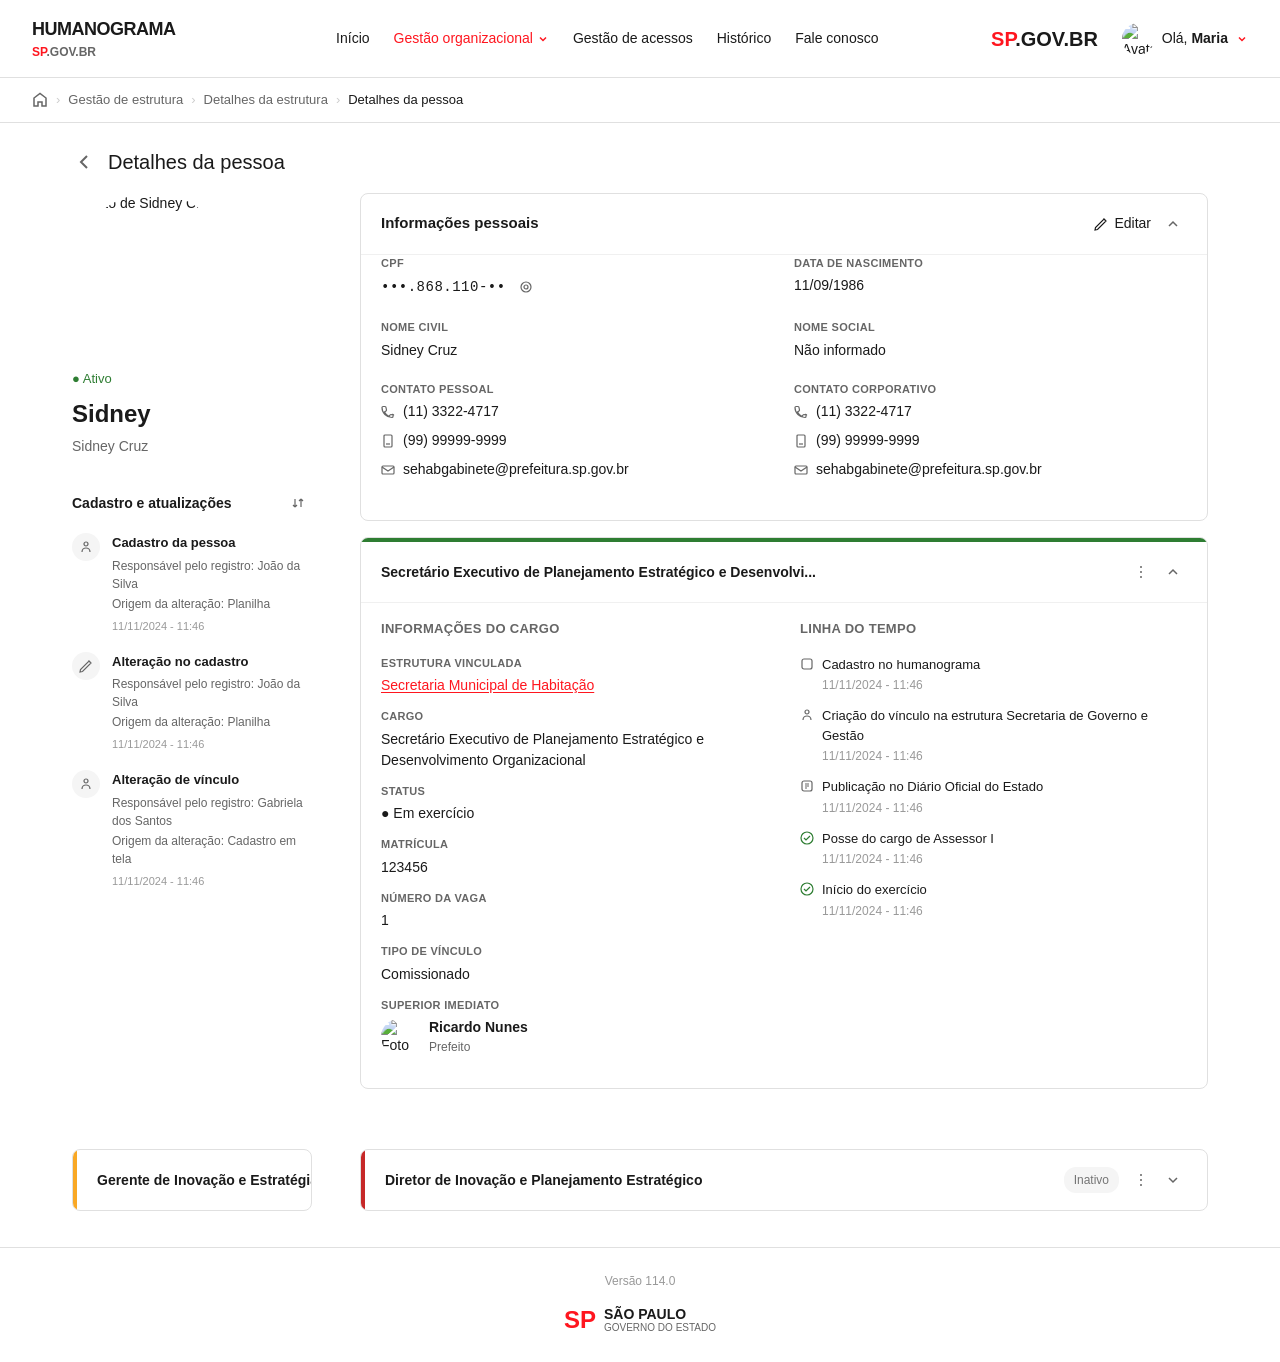
==== commit 6dfa1615: "Corrige campos da pagina de pessoa e atualiza documentacao v1.2" ====
--- a/prototipos/estrutura-detalhes/colaborador-vinculado.html
+++ b/prototipos/estrutura-detalhes/colaborador-vinculado.html
@@ -66,9 +66,9 @@
       <!-- Left: Avatar -->
       <div class="person-sidebar">
         <div class="person-avatar">
-          <img src="https://randomuser.me/api/portraits/men/32.jpg" alt="Sidney Cruz">
+          <img src="https://randomuser.me/api/portraits/men/32.jpg" alt="Foto de Sidney Cruz">
         </div>
-        <span class="person-status status-active">● Ativo</span>
+        <span class="person-status status-active" role="status">● Ativo</span>
         <h2 class="person-name">Sidney</h2>
         <p class="person-fullname">Sidney Cruz</p>
 
@@ -139,10 +139,12 @@
             <div class="info-grid">
               <div class="info-item">
                 <label>CPF</label>
-                <span class="cpf-masked">•••.868.110-••</span>
-                <button class="btn-reveal-cpf" aria-label="Exibir CPF completo" title="Exibir CPF completo">
-                  <svg width="14" height="14" viewBox="0 0 14 14" fill="none" aria-hidden="true"><circle cx="7" cy="7" r="5" stroke="currentColor" stroke-width="1.2"/><circle cx="7" cy="7" r="2" stroke="currentColor" stroke-width="1.2"/></svg>
-                </button>
+                <div class="cpf-field">
+                  <span class="cpf-masked">•••.868.110-••</span>
+                  <button class="btn-reveal-cpf" aria-label="Exibir CPF completo" title="Exibir CPF completo">
+                    <svg width="14" height="14" viewBox="0 0 14 14" fill="none" aria-hidden="true"><circle cx="7" cy="7" r="5" stroke="currentColor" stroke-width="1.2"/><circle cx="7" cy="7" r="2" stroke="currentColor" stroke-width="1.2"/></svg>
+                  </button>
+                </div>
               </div>
               <div class="info-item">
                 <label>Data de nascimento</label>
@@ -150,7 +152,7 @@
               </div>
               <div class="info-item">
                 <label>Nome civil</label>
-                <span>Fernanda Lima</span>
+                <span>Sidney Cruz</span>
               </div>
               <div class="info-item">
                 <label>Nome social</label>
@@ -162,22 +164,22 @@
               <div class="info-item">
                 <label>Contato pessoal</label>
                 <div class="contact-info">
-                  <span><svg width="14" height="14" viewBox="0 0 14 14" fill="none"><path d="M12 9.5V11.5C12 12 11.5 12.5 11 12.5C5.5 12.5 1 8 1 2.5C1 2 1.5 1.5 2 1.5H4C4.5 1.5 5 2 5 2.5L5.5 5C5.5 5.5 5.3 5.8 5 6L3.5 7C4.5 9 6 10.5 8 11.5L9 10C9.2 9.7 9.5 9.5 10 9.5L12.5 10C13 10 12 9.5 12 9.5Z" stroke="currentColor" stroke-width="1.2"/></svg> (11) 3322-4717</span>
-                  <span><svg width="14" height="14" viewBox="0 0 14 14" fill="none"><rect x="3" y="1" width="8" height="12" rx="1" stroke="currentColor" stroke-width="1.2"/><path d="M5 10H9" stroke="currentColor" stroke-width="1.2"/></svg> (99) 99999-9999</span>
-                  <span><svg width="14" height="14" viewBox="0 0 14 14" fill="none"><rect x="1" y="3" width="12" height="8" rx="1" stroke="currentColor" stroke-width="1.2"/><path d="M1 4L7 8L13 4" stroke="currentColor" stroke-width="1.2"/></svg> sehabgabinete@prefeitura.sp.gov.br</span>
+                  <span><svg width="14" height="14" viewBox="0 0 14 14" fill="none" aria-hidden="true"><path d="M12 9.5V11.5C12 12 11.5 12.5 11 12.5C5.5 12.5 1 8 1 2.5C1 2 1.5 1.5 2 1.5H4C4.5 1.5 5 2 5 2.5L5.5 5C5.5 5.5 5.3 5.8 5 6L3.5 7C4.5 9 6 10.5 8 11.5L9 10C9.2 9.7 9.5 9.5 10 9.5L12.5 10C13 10 12 9.5 12 9.5Z" stroke="currentColor" stroke-width="1.2"/></svg> (11) 3322-4717</span>
+                  <span><svg width="14" height="14" viewBox="0 0 14 14" fill="none" aria-hidden="true"><rect x="3" y="1" width="8" height="12" rx="1" stroke="currentColor" stroke-width="1.2"/><path d="M5 10H9" stroke="currentColor" stroke-width="1.2"/></svg> (99) 99999-9999</span>
+                  <span><svg width="14" height="14" viewBox="0 0 14 14" fill="none" aria-hidden="true"><rect x="1" y="3" width="12" height="8" rx="1" stroke="currentColor" stroke-width="1.2"/><path d="M1 4L7 8L13 4" stroke="currentColor" stroke-width="1.2"/></svg> sehabgabinete@prefeitura.sp.gov.br</span>
                 </div>
               </div>
               <div class="info-item">
                 <label>Contato corporativo</label>
                 <div class="contact-info">
-                  <span><svg width="14" height="14" viewBox="0 0 14 14" fill="none"><path d="M12 9.5V11.5C12 12 11.5 12.5 11 12.5C5.5 12.5 1 8 1 2.5C1 2 1.5 1.5 2 1.5H4C4.5 1.5 5 2 5 2.5L5.5 5C5.5 5.5 5.3 5.8 5 6L3.5 7C4.5 9 6 10.5 8 11.5L9 10C9.2 9.7 9.5 9.5 10 9.5L12.5 10C13 10 12 9.5 12 9.5Z" stroke="currentColor" stroke-width="1.2"/></svg> (11) 3322-4717</span>
-                  <span><svg width="14" height="14" viewBox="0 0 14 14" fill="none"><rect x="3" y="1" width="8" height="12" rx="1" stroke="currentColor" stroke-width="1.2"/><path d="M5 10H9" stroke="currentColor" stroke-width="1.2"/></svg> (99) 99999-9999</span>
-                  <span><svg width="14" height="14" viewBox="0 0 14 14" fill="none"><rect x="1" y="3" width="12" height="8" rx="1" stroke="currentColor" stroke-width="1.2"/><path d="M1 4L7 8L13 4" stroke="currentColor" stroke-width="1.2"/></svg> sehabgabinete@prefeitura.sp.gov.br</span>
-                </div>
-              </div>
-            </div>
-          </div>
-        </div>
+                  <span><svg width="14" height="14" viewBox="0 0 14 14" fill="none" aria-hidden="true"><path d="M12 9.5V11.5C12 12 11.5 12.5 11 12.5C5.5 12.5 1 8 1 2.5C1 2 1.5 1.5 2 1.5H4C4.5 1.5 5 2 5 2.5L5.5 5C5.5 5.5 5.3 5.8 5 6L3.5 7C4.5 9 6 10.5 8 11.5L9 10C9.2 9.7 9.5 9.5 10 9.5L12.5 10C13 10 12 9.5 12 9.5Z" stroke="currentColor" stroke-width="1.2"/></svg> (11) 3322-4717</span>
+                  <span><svg width="14" height="14" viewBox="0 0 14 14" fill="none" aria-hidden="true"><rect x="3" y="1" width="8" height="12" rx="1" stroke="currentColor" stroke-width="1.2"/><path d="M5 10H9" stroke="currentColor" stroke-width="1.2"/></svg> (99) 99999-9999</span>
+                  <span><svg width="14" height="14" viewBox="0 0 14 14" fill="none" aria-hidden="true"><rect x="1" y="3" width="12" height="8" rx="1" stroke="currentColor" stroke-width="1.2"/><path d="M1 4L7 8L13 4" stroke="currentColor" stroke-width="1.2"/></svg> sehabgabinete@prefeitura.sp.gov.br</span>
+                </div>
+              </div>
+            </div>
+          </div>
+        </section>
 
         <!-- Vínculo 1 - Ativo (verde) -->
         <article class="vinculo-card-v2" aria-label="Vínculo em exercício">
--- a/prototipos/estrutura-detalhes/pages.css
+++ b/prototipos/estrutura-detalhes/pages.css
@@ -351,7 +351,19 @@
   color: #757575;
 }
 
-/* CPF Reveal Button */
+/* CPF Field */
+.cpf-field {
+  display: flex;
+  align-items: center;
+  gap: 8px;
+}
+
+.cpf-masked {
+  font-family: monospace;
+  letter-spacing: 0.5px;
+  font-size: 14px;
+}
+
 .btn-reveal-cpf {
   display: inline-flex;
   align-items: center;
@@ -362,18 +374,13 @@
   border: none;
   color: #666;
   cursor: pointer;
-  margin-left: 8px;
   border-radius: 4px;
+  flex-shrink: 0;
 }
 
 .btn-reveal-cpf:hover {
   background: #f5f5f5;
   color: #1a1a1a;
-}
-
-.cpf-masked {
-  font-family: monospace;
-  letter-spacing: 1px;
 }
 
 .vinculo-card-actions {
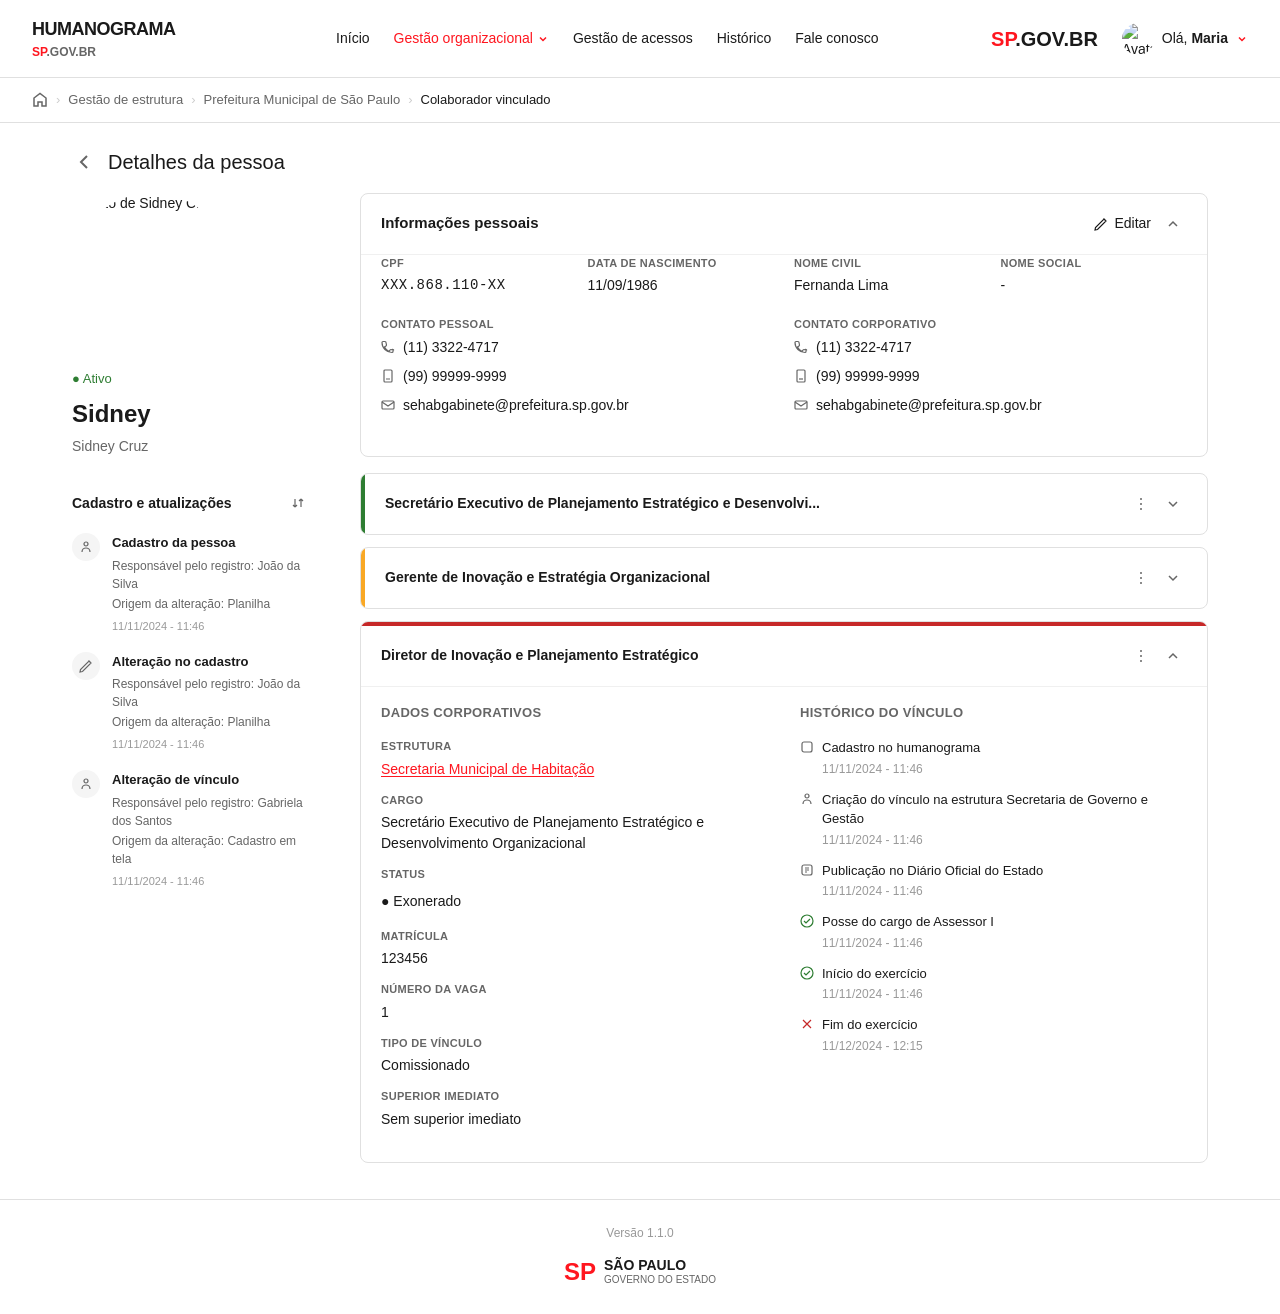
==== commit 86a2f298: "Ajusta diagramacao da pagina de pessoa conforme Figma - header, breadcrumb, status exonerado" ====
--- a/prototipos/estrutura-detalhes/colaborador-vinculado.html
+++ b/prototipos/estrutura-detalhes/colaborador-vinculado.html
@@ -7,8 +7,6 @@
   <title>Humanograma - Detalhes da Pessoa</title>
   <link rel="stylesheet" href="styles.css">
   <link rel="stylesheet" href="pages.css">
-  <!-- UI Kit: Poupatempo SP.GOV.BR + Humanograma -->
-  <!-- Manual de Tom e Voz: cms.sp.gov.br/cms/tomevoz -->
 </head>
 <body>
   <!-- Header -->
@@ -21,7 +19,7 @@
     </div>
     <nav class="nav">
       <a href="#" class="nav-item">Início</a>
-      <a href="#" class="nav-item active">Gestão organizacional <svg width="12" height="12" viewBox="0 0 12 12" fill="none"><path d="M3 4.5L6 7.5L9 4.5" stroke="currentColor" stroke-width="1.5"/></svg></a>
+      <a href="#" class="nav-item active">Gestão organizacional <svg width="12" height="12" viewBox="0 0 12 12" fill="none" aria-hidden="true"><path d="M3 4.5L6 7.5L9 4.5" stroke="currentColor" stroke-width="1.5"/></svg></a>
       <a href="#" class="nav-item">Gestão de acessos</a>
       <a href="#" class="nav-item">Histórico</a>
       <a href="#" class="nav-item">Fale conosco</a>
@@ -31,9 +29,9 @@
         <span class="logo-sp-gov">SP</span>.GOV.BR
       </div>
       <div class="user-menu">
-        <img src="https://randomuser.me/api/portraits/women/44.jpg" alt="Avatar" class="user-avatar">
+        <img src="https://randomuser.me/api/portraits/women/44.jpg" alt="Avatar do usuário" class="user-avatar">
         <span>Olá, <strong>Maria</strong></span>
-        <svg width="12" height="12" viewBox="0 0 12 12" fill="none"><path d="M3 4.5L6 7.5L9 4.5" stroke="#FF161F" stroke-width="1.5"/></svg>
+        <svg width="12" height="12" viewBox="0 0 12 12" fill="none" aria-hidden="true"><path d="M3 4.5L6 7.5L9 4.5" stroke="#FF161F" stroke-width="1.5"/></svg>
       </div>
     </div>
   </header>
@@ -46,9 +44,9 @@
     <span class="breadcrumb-separator" aria-hidden="true">›</span>
     <a href="gestao-estrutura.html" class="breadcrumb-item">Gestão de estrutura</a>
     <span class="breadcrumb-separator" aria-hidden="true">›</span>
-    <a href="index.html" class="breadcrumb-item">Detalhes da estrutura</a>
+    <a href="index.html" class="breadcrumb-item">Prefeitura Municipal de São Paulo</a>
     <span class="breadcrumb-separator" aria-hidden="true">›</span>
-    <span class="breadcrumb-current" aria-current="page">Detalhes da pessoa</span>
+    <span class="breadcrumb-current" aria-current="page">Colaborador vinculado</span>
   </nav>
 
   <!-- Main Content -->
@@ -63,7 +61,7 @@
 
     <!-- Person Layout -->
     <div class="person-layout">
-      <!-- Left: Avatar -->
+      <!-- Left: Sidebar -->
       <div class="person-sidebar">
         <div class="person-avatar">
           <img src="https://randomuser.me/api/portraits/men/32.jpg" alt="Foto de Sidney Cruz">
@@ -76,15 +74,15 @@
         <div class="person-timeline-section">
           <div class="person-timeline-header">
             <h4>Cadastro e atualizações</h4>
-            <button class="btn-icon-tiny">
-              <svg width="14" height="14" viewBox="0 0 14 14" fill="none"><path d="M4 3V11M4 11L2 9M4 11L6 9M10 11V3M10 3L8 5M10 3L12 5" stroke="currentColor" stroke-width="1.2"/></svg>
+            <button class="btn-icon-tiny" aria-label="Ordenar atualizações">
+              <svg width="14" height="14" viewBox="0 0 14 14" fill="none" aria-hidden="true"><path d="M4 3V11M4 11L2 9M4 11L6 9M10 11V3M10 3L8 5M10 3L12 5" stroke="currentColor" stroke-width="1.2"/></svg>
             </button>
           </div>
           
           <div class="person-timeline">
             <div class="person-timeline-item">
               <div class="person-timeline-icon">
-                <svg width="14" height="14" viewBox="0 0 14 14" fill="none"><circle cx="7" cy="4" r="2" stroke="currentColor" stroke-width="1.2"/><path d="M3 12C3 9.5 5 8 7 8C9 8 11 9.5 11 12" stroke="currentColor" stroke-width="1.2"/></svg>
+                <svg width="14" height="14" viewBox="0 0 14 14" fill="none" aria-hidden="true"><circle cx="7" cy="4" r="2" stroke="currentColor" stroke-width="1.2"/><path d="M3 12C3 9.5 5 8 7 8C9 8 11 9.5 11 12" stroke="currentColor" stroke-width="1.2"/></svg>
               </div>
               <div class="person-timeline-content">
                 <strong>Cadastro da pessoa</strong>
@@ -95,7 +93,7 @@
             </div>
             <div class="person-timeline-item">
               <div class="person-timeline-icon">
-                <svg width="14" height="14" viewBox="0 0 14 14" fill="none"><path d="M9.5 1.5L11.5 3.5M1 13L1.5 10.5L10 2L12 4L3.5 12.5L1 13Z" stroke="currentColor" stroke-width="1.2"/></svg>
+                <svg width="14" height="14" viewBox="0 0 14 14" fill="none" aria-hidden="true"><path d="M9.5 1.5L11.5 3.5M1 13L1.5 10.5L10 2L12 4L3.5 12.5L1 13Z" stroke="currentColor" stroke-width="1.2"/></svg>
               </div>
               <div class="person-timeline-content">
                 <strong>Alteração no cadastro</strong>
@@ -106,7 +104,7 @@
             </div>
             <div class="person-timeline-item">
               <div class="person-timeline-icon">
-                <svg width="14" height="14" viewBox="0 0 14 14" fill="none"><circle cx="7" cy="4" r="2" stroke="currentColor" stroke-width="1.2"/><path d="M3 12C3 9.5 5 8 7 8C9 8 11 9.5 11 12" stroke="currentColor" stroke-width="1.2"/></svg>
+                <svg width="14" height="14" viewBox="0 0 14 14" fill="none" aria-hidden="true"><circle cx="7" cy="4" r="2" stroke="currentColor" stroke-width="1.2"/><path d="M3 12C3 9.5 5 8 7 8C9 8 11 9.5 11 12" stroke="currentColor" stroke-width="1.2"/></svg>
               </div>
               <div class="person-timeline-content">
                 <strong>Alteração de vínculo</strong>
@@ -119,7 +117,7 @@
         </div>
       </div>
 
-      <!-- Right: Details -->
+      <!-- Right: Main Content -->
       <div class="person-main">
         <!-- Informações pessoais - Collapsible -->
         <section class="info-section" aria-labelledby="info-pessoais-title">
@@ -136,14 +134,11 @@
             </div>
           </div>
           <div class="info-section-body" id="info-pessoais-body">
-            <div class="info-grid">
+            <div class="info-grid info-grid-4col">
               <div class="info-item">
                 <label>CPF</label>
                 <div class="cpf-field">
-                  <span class="cpf-masked">•••.868.110-••</span>
-                  <button class="btn-reveal-cpf" aria-label="Exibir CPF completo" title="Exibir CPF completo">
-                    <svg width="14" height="14" viewBox="0 0 14 14" fill="none" aria-hidden="true"><circle cx="7" cy="7" r="5" stroke="currentColor" stroke-width="1.2"/><circle cx="7" cy="7" r="2" stroke="currentColor" stroke-width="1.2"/></svg>
-                  </button>
+                  <span class="cpf-masked">XXX.868.110-XX</span>
                 </div>
               </div>
               <div class="info-item">
@@ -152,11 +147,11 @@
               </div>
               <div class="info-item">
                 <label>Nome civil</label>
-                <span>Sidney Cruz</span>
+                <span>Fernanda Lima</span>
               </div>
               <div class="info-item">
                 <label>Nome social</label>
-                <span>Não informado</span>
+                <span class="text-muted">-</span>
               </div>
             </div>
 
@@ -181,8 +176,8 @@
           </div>
         </section>
 
-        <!-- Vínculo 1 - Ativo (verde) -->
-        <article class="vinculo-card-v2" aria-label="Vínculo em exercício">
+        <!-- Vínculo 1 - Ativo (verde) - colapsado -->
+        <article class="vinculo-card-v2 vinculo-collapsed" aria-label="Vínculo em exercício">
           <div class="vinculo-indicator vinculo-indicator-active" aria-hidden="true" title="Em exercício"></div>
           <div class="vinculo-card-header">
             <h4>Secretário Executivo de Planejamento Estratégico e Desenvolvi...</h4>
@@ -190,100 +185,19 @@
               <button class="btn-icon-tiny" aria-label="Mais ações do vínculo" aria-haspopup="true">
                 <svg width="16" height="16" viewBox="0 0 16 16" fill="none" aria-hidden="true"><circle cx="8" cy="3" r="1" fill="currentColor"/><circle cx="8" cy="8" r="1" fill="currentColor"/><circle cx="8" cy="13" r="1" fill="currentColor"/></svg>
               </button>
-              <button class="btn-icon-tiny vinculo-toggle" aria-expanded="true" aria-label="Recolher detalhes">
-                <svg width="16" height="16" viewBox="0 0 16 16" fill="none" aria-hidden="true"><path d="M4 10L8 6L12 10" stroke="currentColor" stroke-width="1.5"/></svg>
-              </button>
-            </div>
-          </div>
-          <div class="vinculo-card-body">
-            <div class="vinculo-grid">
-              <div class="vinculo-col">
-                <h5>Informações do cargo</h5>
-                <div class="info-item">
-                  <label>Estrutura vinculada</label>
-                  <a href="index.html" class="field-link">Secretaria Municipal de Habitação</a>
-                </div>
-                <div class="info-item">
-                  <label>Cargo</label>
-                  <span>Secretário Executivo de Planejamento Estratégico e Desenvolvimento Organizacional</span>
-                </div>
-                <div class="info-item">
-                  <label>Status</label>
-                  <span class="status-active" role="status">● Em exercício</span>
-                </div>
-                <div class="info-item">
-                  <label>Matrícula</label>
-                  <span>123456</span>
-                </div>
-                <div class="info-item">
-                  <label>Número da vaga</label>
-                  <span>1</span>
-                </div>
-                <div class="info-item">
-                  <label>Tipo de vínculo</label>
-                  <span>Comissionado</span>
-                </div>
-                <div class="info-item">
-                  <label>Superior imediato</label>
-                  <div class="superior-info">
-                    <img src="https://randomuser.me/api/portraits/men/45.jpg" alt="Foto de Ricardo Nunes">
-                    <div>
-                      <strong>Ricardo Nunes</strong>
-                      <span>Prefeito</span>
-                    </div>
-                  </div>
-                </div>
-              </div>
-              <div class="vinculo-col">
-                <h5>Linha do tempo</h5>
-                <div class="vinculo-timeline">
-                  <div class="vinculo-timeline-item">
-                    <svg width="14" height="14" viewBox="0 0 14 14" fill="none"><rect x="2" y="2" width="10" height="10" rx="2" stroke="currentColor" stroke-width="1.2"/></svg>
-                    <div class="vinculo-timeline-text">
-                      <span>Cadastro no humanograma</span>
-                      <span class="vinculo-timeline-date">11/11/2024 - 11:46</span>
-                    </div>
-                  </div>
-                  <div class="vinculo-timeline-item">
-                    <svg width="14" height="14" viewBox="0 0 14 14" fill="none"><circle cx="7" cy="4" r="2" stroke="currentColor" stroke-width="1.2"/><path d="M3 12C3 9.5 5 8 7 8C9 8 11 9.5 11 12" stroke="currentColor" stroke-width="1.2"/></svg>
-                    <div class="vinculo-timeline-text">
-                      <span>Criação do vínculo na estrutura Secretaria de Governo e Gestão</span>
-                      <span class="vinculo-timeline-date">11/11/2024 - 11:46</span>
-                    </div>
-                  </div>
-                  <div class="vinculo-timeline-item">
-                    <svg width="14" height="14" viewBox="0 0 14 14" fill="none"><rect x="2" y="2" width="10" height="10" rx="2" stroke="currentColor" stroke-width="1.2"/><path d="M5 5H9M5 7H9M5 9H7" stroke="currentColor" stroke-width="1.2"/></svg>
-                    <div class="vinculo-timeline-text">
-                      <span>Publicação no Diário Oficial do Estado</span>
-                      <span class="vinculo-timeline-date">11/11/2024 - 11:46</span>
-                    </div>
-                  </div>
-                  <div class="vinculo-timeline-item vinculo-timeline-item-done">
-                    <svg width="14" height="14" viewBox="0 0 14 14" fill="none"><circle cx="7" cy="7" r="6" stroke="currentColor" stroke-width="1.2"/><path d="M4 7L6 9L10 5" stroke="currentColor" stroke-width="1.2"/></svg>
-                    <div class="vinculo-timeline-text">
-                      <span>Posse do cargo de Assessor I</span>
-                      <span class="vinculo-timeline-date">11/11/2024 - 11:46</span>
-                    </div>
-                  </div>
-                  <div class="vinculo-timeline-item vinculo-timeline-item-done">
-                    <svg width="14" height="14" viewBox="0 0 14 14" fill="none"><circle cx="7" cy="7" r="6" stroke="currentColor" stroke-width="1.2"/><path d="M4 7L6 9L10 5" stroke="currentColor" stroke-width="1.2"/></svg>
-                    <div class="vinculo-timeline-text">
-                      <span>Início do exercício</span>
-                      <span class="vinculo-timeline-date">11/11/2024 - 11:46</span>
-                    </div>
-                  </div>
-                </div>
-              </div>
-            </div>
-          </div>
-        </div>
-
-        <!-- Vínculo 2 - Aguardando (amarelo) -->
+              <button class="btn-icon-tiny vinculo-toggle" aria-expanded="false" aria-label="Expandir detalhes">
+                <svg width="16" height="16" viewBox="0 0 16 16" fill="none" aria-hidden="true"><path d="M4 6L8 10L12 6" stroke="currentColor" stroke-width="1.5"/></svg>
+              </button>
+            </div>
+          </div>
+          <div class="vinculo-card-body"></div>
+        </article>
+
+        <!-- Vínculo 2 - Em atribuição (amarelo) - colapsado -->
         <article class="vinculo-card-v2 vinculo-collapsed" aria-label="Vínculo em atribuição">
           <div class="vinculo-indicator vinculo-indicator-pending" aria-hidden="true" title="Em atribuição"></div>
           <div class="vinculo-card-header">
             <h4>Gerente de Inovação e Estratégia Organizacional</h4>
-            <span class="vinculo-status-badge status-pending">Em atribuição</span>
             <div class="vinculo-card-actions">
               <button class="btn-icon-tiny" aria-label="Mais ações do vínculo" aria-haspopup="true">
                 <svg width="16" height="16" viewBox="0 0 16 16" fill="none" aria-hidden="true"><circle cx="8" cy="3" r="1" fill="currentColor"/><circle cx="8" cy="8" r="1" fill="currentColor"/><circle cx="8" cy="13" r="1" fill="currentColor"/></svg>
@@ -293,28 +207,104 @@
               </button>
             </div>
           </div>
-          <div class="vinculo-card-body">
-            <!-- Conteúdo oculto quando recolhido -->
-          </div>
+          <div class="vinculo-card-body"></div>
         </article>
 
-        <!-- Vínculo 3 - Inativo (cinza) -->
-        <article class="vinculo-card-v2 vinculo-collapsed" aria-label="Vínculo inativo">
-          <div class="vinculo-indicator vinculo-indicator-inactive" aria-hidden="true" title="Inativo"></div>
+        <!-- Vínculo 3 - Inativo/Exonerado (vermelho) - expandido -->
+        <article class="vinculo-card-v2" aria-label="Vínculo inativo">
+          <div class="vinculo-indicator vinculo-indicator-inactive" aria-hidden="true" title="Exonerado"></div>
           <div class="vinculo-card-header">
             <h4>Diretor de Inovação e Planejamento Estratégico</h4>
-            <span class="vinculo-status-badge status-inactive">Inativo</span>
             <div class="vinculo-card-actions">
               <button class="btn-icon-tiny" aria-label="Ver histórico do vínculo">
                 <svg width="16" height="16" viewBox="0 0 16 16" fill="none" aria-hidden="true"><circle cx="8" cy="3" r="1" fill="currentColor"/><circle cx="8" cy="8" r="1" fill="currentColor"/><circle cx="8" cy="13" r="1" fill="currentColor"/></svg>
               </button>
-              <button class="btn-icon-tiny vinculo-toggle" aria-expanded="false" aria-label="Expandir detalhes">
-                <svg width="16" height="16" viewBox="0 0 16 16" fill="none" aria-hidden="true"><path d="M4 6L8 10L12 6" stroke="currentColor" stroke-width="1.5"/></svg>
+              <button class="btn-icon-tiny vinculo-toggle" aria-expanded="true" aria-label="Recolher detalhes">
+                <svg width="16" height="16" viewBox="0 0 16 16" fill="none" aria-hidden="true"><path d="M4 10L8 6L12 10" stroke="currentColor" stroke-width="1.5"/></svg>
               </button>
             </div>
           </div>
           <div class="vinculo-card-body">
-            <!-- Conteúdo oculto quando recolhido -->
+            <div class="vinculo-grid">
+              <div class="vinculo-col">
+                <h5>Dados corporativos</h5>
+                <div class="info-item">
+                  <label>Estrutura</label>
+                  <a href="index.html" class="field-link">Secretaria Municipal de Habitação</a>
+                </div>
+                <div class="info-item">
+                  <label>Cargo</label>
+                  <span>Secretário Executivo de Planejamento Estratégico e Desenvolvimento Organizacional</span>
+                </div>
+                <div class="info-item">
+                  <label>Status</label>
+                  <span class="status-badge status-exonerado">● Exonerado</span>
+                </div>
+                <div class="info-item">
+                  <label>Matrícula</label>
+                  <span>123456</span>
+                </div>
+                <div class="info-item">
+                  <label>Número da vaga</label>
+                  <span>1</span>
+                </div>
+                <div class="info-item">
+                  <label>Tipo de vínculo</label>
+                  <span>Comissionado</span>
+                </div>
+                <div class="info-item">
+                  <label>Superior imediato</label>
+                  <span class="text-muted">Sem superior imediato</span>
+                </div>
+              </div>
+              <div class="vinculo-col">
+                <h5>Histórico do vínculo</h5>
+                <div class="vinculo-timeline">
+                  <div class="vinculo-timeline-item">
+                    <svg width="14" height="14" viewBox="0 0 14 14" fill="none" aria-hidden="true"><rect x="2" y="2" width="10" height="10" rx="2" stroke="currentColor" stroke-width="1.2"/></svg>
+                    <div class="vinculo-timeline-text">
+                      <span>Cadastro no humanograma</span>
+                      <span class="vinculo-timeline-date">11/11/2024 - 11:46</span>
+                    </div>
+                  </div>
+                  <div class="vinculo-timeline-item">
+                    <svg width="14" height="14" viewBox="0 0 14 14" fill="none" aria-hidden="true"><circle cx="7" cy="4" r="2" stroke="currentColor" stroke-width="1.2"/><path d="M3 12C3 9.5 5 8 7 8C9 8 11 9.5 11 12" stroke="currentColor" stroke-width="1.2"/></svg>
+                    <div class="vinculo-timeline-text">
+                      <span>Criação do vínculo na estrutura Secretaria de Governo e Gestão</span>
+                      <span class="vinculo-timeline-date">11/11/2024 - 11:46</span>
+                    </div>
+                  </div>
+                  <div class="vinculo-timeline-item">
+                    <svg width="14" height="14" viewBox="0 0 14 14" fill="none" aria-hidden="true"><rect x="2" y="2" width="10" height="10" rx="2" stroke="currentColor" stroke-width="1.2"/><path d="M5 5H9M5 7H9M5 9H7" stroke="currentColor" stroke-width="1.2"/></svg>
+                    <div class="vinculo-timeline-text">
+                      <span>Publicação no Diário Oficial do Estado</span>
+                      <span class="vinculo-timeline-date">11/11/2024 - 11:46</span>
+                    </div>
+                  </div>
+                  <div class="vinculo-timeline-item vinculo-timeline-item-done">
+                    <svg width="14" height="14" viewBox="0 0 14 14" fill="none" aria-hidden="true"><circle cx="7" cy="7" r="6" stroke="currentColor" stroke-width="1.2"/><path d="M4 7L6 9L10 5" stroke="currentColor" stroke-width="1.2"/></svg>
+                    <div class="vinculo-timeline-text">
+                      <span>Posse do cargo de Assessor I</span>
+                      <span class="vinculo-timeline-date">11/11/2024 - 11:46</span>
+                    </div>
+                  </div>
+                  <div class="vinculo-timeline-item vinculo-timeline-item-done">
+                    <svg width="14" height="14" viewBox="0 0 14 14" fill="none" aria-hidden="true"><circle cx="7" cy="7" r="6" stroke="currentColor" stroke-width="1.2"/><path d="M4 7L6 9L10 5" stroke="currentColor" stroke-width="1.2"/></svg>
+                    <div class="vinculo-timeline-text">
+                      <span>Início do exercício</span>
+                      <span class="vinculo-timeline-date">11/11/2024 - 11:46</span>
+                    </div>
+                  </div>
+                  <div class="vinculo-timeline-item vinculo-timeline-item-end">
+                    <svg width="14" height="14" viewBox="0 0 14 14" fill="none" aria-hidden="true"><path d="M3 3L11 11M11 3L3 11" stroke="currentColor" stroke-width="1.2"/></svg>
+                    <div class="vinculo-timeline-text">
+                      <span>Fim do exercício</span>
+                      <span class="vinculo-timeline-date">11/12/2024 - 12:15</span>
+                    </div>
+                  </div>
+                </div>
+              </div>
+            </div>
           </div>
         </article>
       </div>
@@ -323,7 +313,7 @@
 
   <!-- Footer -->
   <footer class="footer">
-    <span class="footer-version">Versão 114.0</span>
+    <span class="footer-version">Versão 1.1.0</span>
     <div class="footer-logo">
       <span class="footer-sp">SP</span>
       <div class="footer-gov">
--- a/prototipos/estrutura-detalhes/pages.css
+++ b/prototipos/estrutura-detalhes/pages.css
@@ -475,6 +475,31 @@
   color: #2e7d32;
 }
 
+.vinculo-timeline-item-end {
+  color: #c62828;
+}
+
+.vinculo-timeline-item-end svg {
+  color: #c62828;
+}
+
+/* Status Badge */
+.status-badge {
+  display: inline-flex;
+  align-items: center;
+  font-size: 13px;
+  padding: 4px 0;
+}
+
+.status-exonerado {
+  color: #c62828;
+}
+
+/* Text Muted */
+.text-muted {
+  color: #999;
+}
+
 /* ========================================
    COLABORADOR VINCULADO (legacy)
    ======================================== */
@@ -632,6 +657,22 @@
 
 .info-grid-2col {
   grid-template-columns: repeat(2, 1fr);
+}
+
+.info-grid-4col {
+  grid-template-columns: repeat(4, 1fr);
+}
+
+@media (max-width: 1024px) {
+  .info-grid-4col {
+    grid-template-columns: repeat(2, 1fr);
+  }
+}
+
+@media (max-width: 768px) {
+  .info-grid-4col {
+    grid-template-columns: 1fr;
+  }
 }
 
 .info-item {
